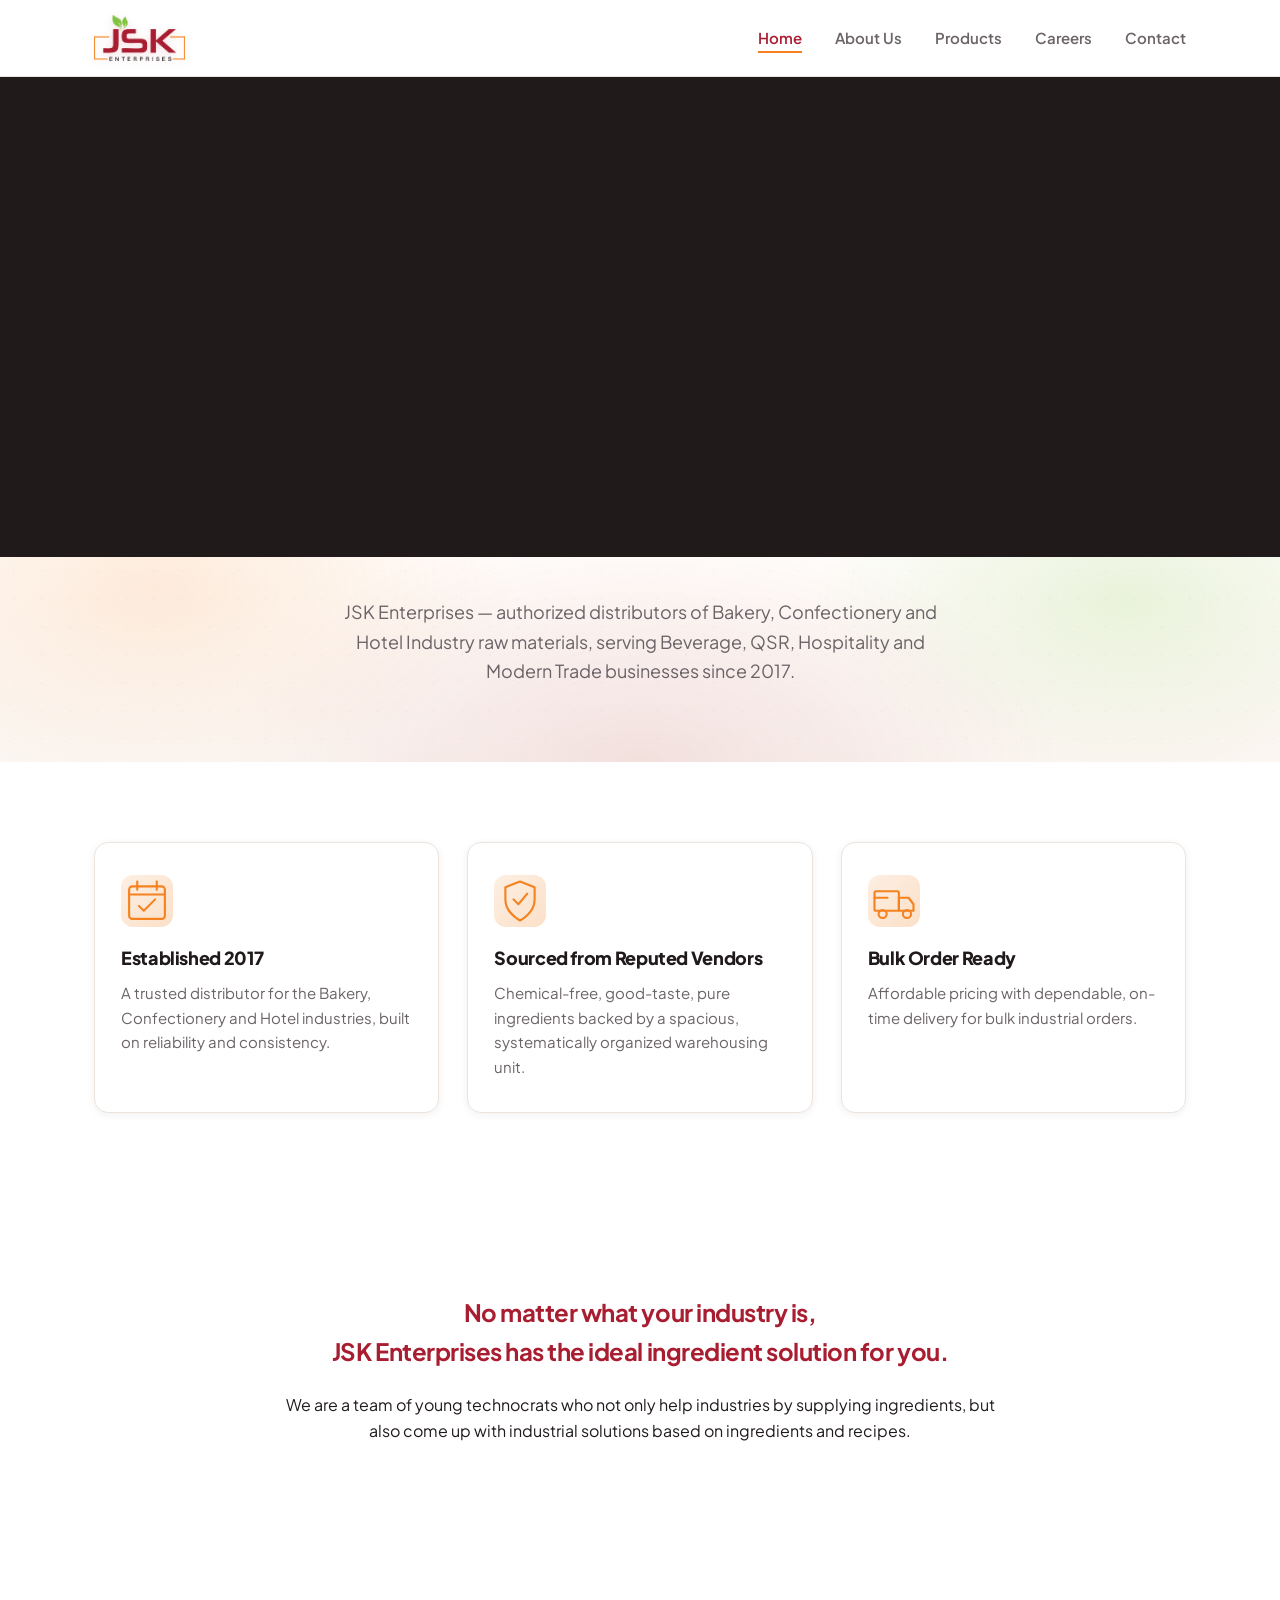
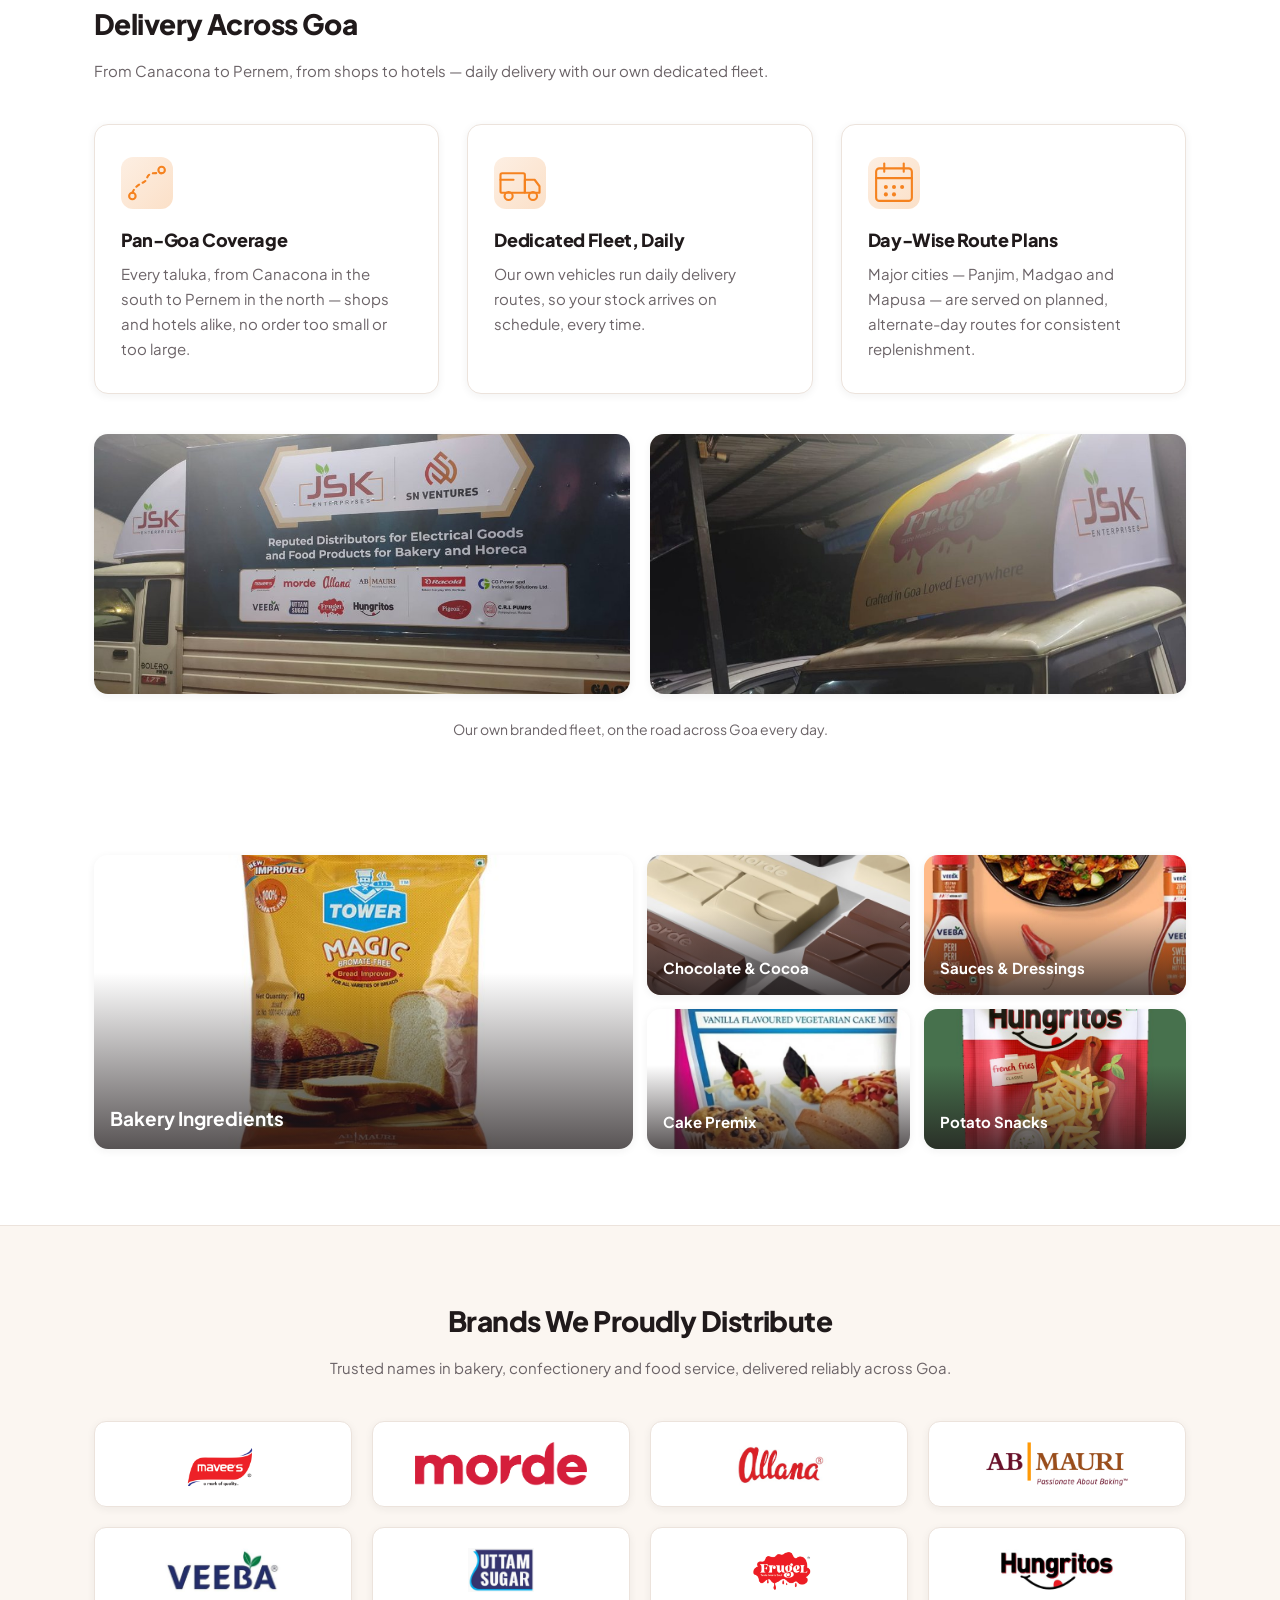
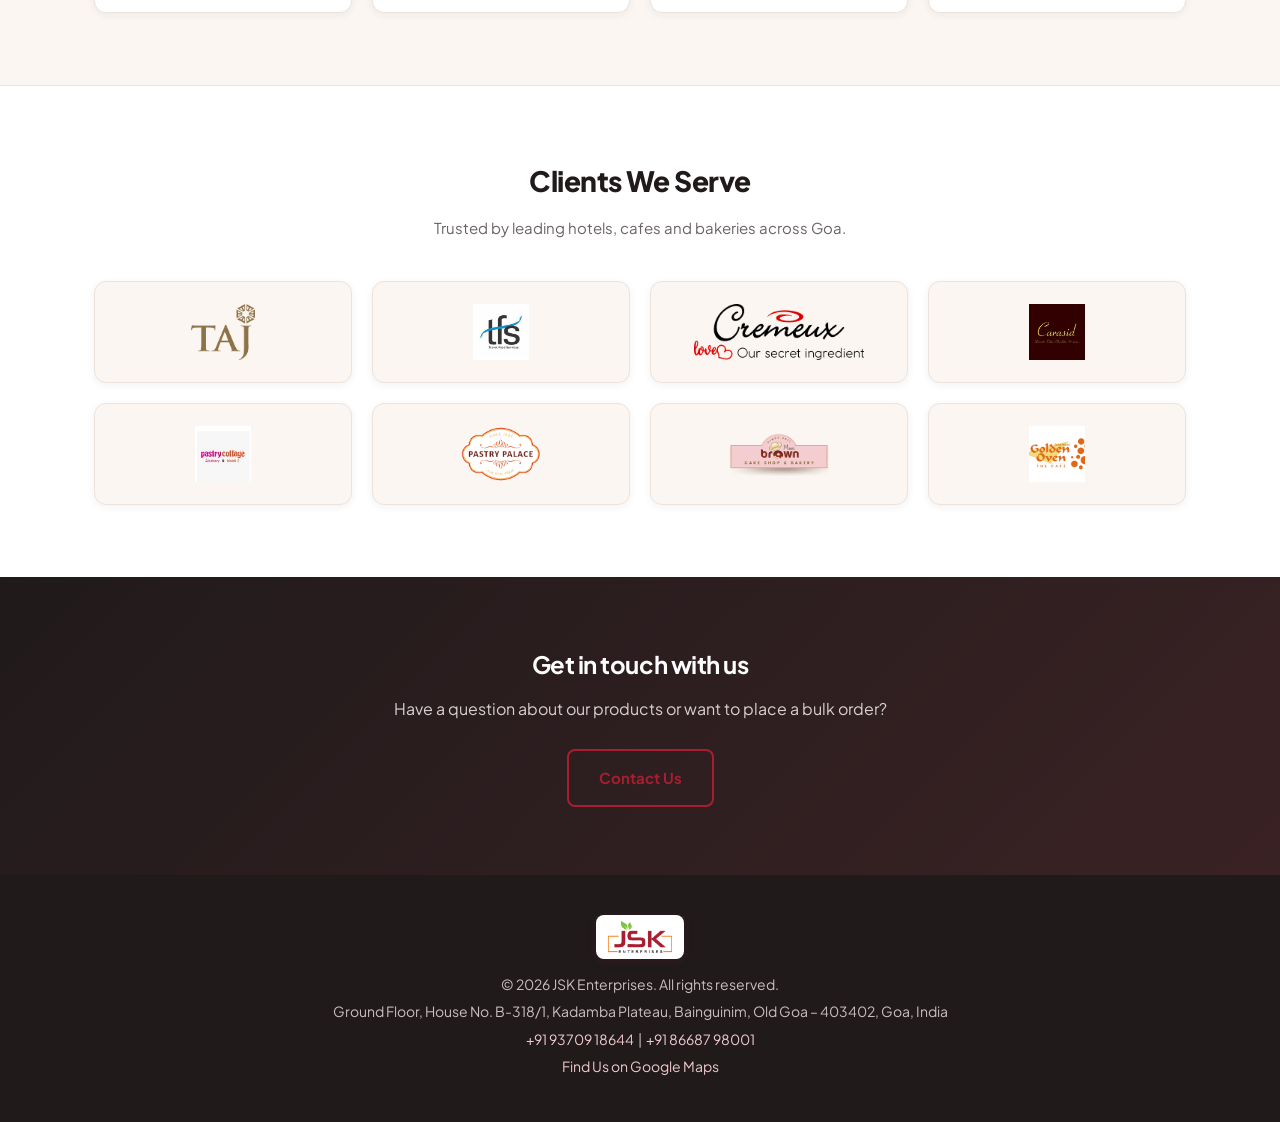
==== index.html @ 550adffb "Add delivery/logistics details and real fleet photos site-wide - Add a "Delivery Across Goa" section" ====
<!DOCTYPE html>
<html lang="en">
<head>
<meta charset="UTF-8">
<meta name="viewport" content="width=device-width, initial-scale=1.0">
<title>JSK Enterprises | Bakery &amp; Food Items Distributor in Goa</title>
<meta name="description" content="JSK Enterprises — bakery, chocolate, confectionery, sauce and frozen snack food items distributor in Old Goa, supplying Hotels, Bakeries, QSRs and the Horeca industry across Goa since 2017.">
<meta name="keywords" content="bakery food items distributor Goa, bakery ingredients supplier Goa, chocolate distributor Goa, confectionery distributor Goa, Horeca supplier Goa, food ingredients distributor Old Goa">
<link rel="canonical" href="https://jskfood.com/">
<meta property="og:type" content="website">
<meta property="og:site_name" content="JSK Enterprises">
<meta property="og:title" content="JSK Enterprises | Bakery &amp; Food Items Distributor in Goa">
<meta property="og:description" content="Bakery, chocolate, confectionery, sauce and frozen snack food items distributor in Old Goa, serving Hotels, Bakeries, QSRs and the Horeca industry since 2017.">
<meta property="og:url" content="https://jskfood.com/">
<meta property="og:image" content="https://jskfood.com/assets/brand/jsk-logo-real.png">
<meta property="og:locale" content="en_IN">
<meta name="twitter:card" content="summary">
<link rel="icon" type="image/png" sizes="32x32" href="assets/brand/favicon-32.png">
<link rel="apple-touch-icon" sizes="180x180" href="assets/brand/favicon-180.png">
<link rel="stylesheet" href="css/style.css">
<script type="application/ld+json">
{
  "@context": "https://schema.org",
  "@type": "LocalBusiness",
  "name": "JSK Enterprises",
  "description": "Distributor of bakery, chocolate, confectionery, sauce and frozen snack food items in Goa, supplying Hotels, Bakeries, QSRs and the Horeca industry since 2017.",
  "image": "https://jskfood.com/assets/brand/jsk-logo-real.png",
  "url": "https://jskfood.com/",
  "telephone": "+91-93709-18644",
  "email": "info.jsk01@gmail.com",
  "priceRange": "₹₹",
  "foundingDate": "2017",
  "address": {
    "@type": "PostalAddress",
    "streetAddress": "Ground Floor, House No. B-318/1, Kadamba Plateau, Bainguinim",
    "addressLocality": "Old Goa",
    "postalCode": "403402",
    "addressRegion": "GA",
    "addressCountry": "IN"
  },
  "areaServed": "Goa",
  "sameAs": [
    "https://www.google.com/maps/search/?api=1&query=JSK+Enterprises+Kadamba+Plateau+Bainguinim+Old+Goa+403402"
  ],
  "openingHoursSpecification": {
    "@type": "OpeningHoursSpecification",
    "dayOfWeek": ["Monday","Tuesday","Wednesday","Thursday","Friday","Saturday"],
    "opens": "09:00",
    "closes": "18:00"
  }
}
</script>
</head>
<body>
  <header class="site-header">
    <div class="container header-inner">
      <a href="index.html" class="logo"><img src="assets/brand/jsk-logo-real.png" alt="JSK Enterprises" class="logo-img"></a>
      <nav class="nav">
        <a href="index.html" class="active">Home</a>
        <a href="about.html">About Us</a>
        <a href="products.html">Products</a>
        <a href="careers.html">Careers</a>
        <a href="contact.html">Contact</a>
      </nav>
    </div>
  </header>

  <section class="poster-slider">
    <div class="slide">
      <img src="assets/photos/chocolate.jpg" alt="Chocolate &amp; Cocoa">
      <div class="poster-overlay">
        <span class="hero-eyebrow">Since 2017 &middot; Old Goa</span>
        <h1>The Ideal Ingredient Solution for Your Industry.</h1>
        <a href="products.html" class="btn">Explore Our Products</a>
      </div>
      <span class="slide-caption">Chocolate &amp; Cocoa &middot; via Morde</span>
    </div>
    <div class="slide">
      <img src="assets/photos/bakery.jpg" alt="Bakery Ingredients">
      <div class="poster-overlay">
        <span class="hero-eyebrow">Since 2017 &middot; Old Goa</span>
        <h1>Bread Improvers Bakers Trust, Batch After Batch.</h1>
        <a href="products.html" class="btn">Explore Our Products</a>
      </div>
      <span class="slide-caption">Bakery Ingredients &middot; via AB Mauri</span>
    </div>
    <div class="slide">
      <img src="assets/photos/cake.jpg" alt="Whipping Cream &amp; Cake">
      <div class="poster-overlay">
        <span class="hero-eyebrow">Since 2017 &middot; Old Goa</span>
        <h1>Whip Up Perfection, Every Single Time.</h1>
        <a href="products.html" class="btn">Explore Our Products</a>
      </div>
      <span class="slide-caption">Whipping Cream &amp; Cake &middot; via Mavee's</span>
    </div>
    <div class="slide">
      <img src="assets/photos/syrup.jpg" alt="Dessert &amp; Glazes">
      <div class="poster-overlay">
        <span class="hero-eyebrow">Since 2017 &middot; Old Goa</span>
        <h1>The Finishing Touch Your Cakes Deserve.</h1>
        <a href="products.html" class="btn">Explore Our Products</a>
      </div>
      <span class="slide-caption">Dessert &amp; Glazes &middot; via Frugel</span>
    </div>
    <div class="slide">
      <img src="assets/photos/sauce.jpg" alt="Sauces &amp; Dressings">
      <div class="poster-overlay">
        <span class="hero-eyebrow">Since 2017 &middot; Old Goa</span>
        <h1>Flavour That Keeps Customers Coming Back.</h1>
        <a href="products.html" class="btn">Explore Our Products</a>
      </div>
      <span class="slide-caption">Sauces &amp; Dressings &middot; via Veeba</span>
    </div>
    <div class="slide">
      <img src="assets/photos/premix.jpg" alt="Cake Premix">
      <div class="poster-overlay">
        <span class="hero-eyebrow">Since 2017 &middot; Old Goa</span>
        <h1>Consistent Bakes, Every Single Batch.</h1>
        <a href="products.html" class="btn">Explore Our Products</a>
      </div>
      <span class="slide-caption">Cake Premix &middot; via Pristine</span>
    </div>
    <div class="slide">
      <img src="assets/photos/fries.jpg" alt="Frozen Potato Snacks">
      <div class="poster-overlay">
        <span class="hero-eyebrow">Since 2017 &middot; Old Goa</span>
        <h1>Crispy, Golden &amp; Ready to Serve.</h1>
        <a href="products.html" class="btn">Explore Our Products</a>
      </div>
      <span class="slide-caption">Frozen Potato Snacks &middot; via Hungritos</span>
    </div>
    <div class="slide">
      <img src="assets/photos/sugar.jpg" alt="Sugar">
      <div class="poster-overlay">
        <span class="hero-eyebrow">Since 2017 &middot; Old Goa</span>
        <h1>The Sweet Foundation of Every Recipe.</h1>
        <a href="products.html" class="btn">Explore Our Products</a>
      </div>
      <span class="slide-caption">Sugar &middot; via Uttam Sugar</span>
    </div>
  </section>

  <section class="hero">
    <div class="container hero-inner">
      <p>JSK Enterprises — authorized distributors of Bakery, Confectionery and Hotel Industry raw materials, serving Beverage, QSR, Hospitality and Modern Trade businesses since 2017.</p>
    </div>
  </section>

  <section class="features">
    <div class="container features-grid">
      <div class="feature">
        <div class="feature-icon"><img src="assets/icons/established.svg" alt=""></div>
        <h3>Established 2017</h3>
        <p>A trusted distributor for the Bakery, Confectionery and Hotel industries, built on reliability and consistency.</p>
      </div>
      <div class="feature">
        <div class="feature-icon"><img src="assets/icons/quality.svg" alt=""></div>
        <h3>Sourced from Reputed Vendors</h3>
        <p>Chemical-free, good-taste, pure ingredients backed by a spacious, systematically organized warehousing unit.</p>
      </div>
      <div class="feature">
        <div class="feature-icon"><img src="assets/icons/delivery.svg" alt=""></div>
        <h3>Bulk Order Ready</h3>
        <p>Affordable pricing with dependable, on-time delivery for bulk industrial orders.</p>
      </div>
    </div>
  </section>

  <section class="content">
    <div class="container narrow" style="text-align:center;">
      <h2>No matter what your industry is,<br>JSK Enterprises has the ideal ingredient solution for you.</h2>
      <p>We are a team of young technocrats who not only help industries by supplying ingredients, but also come up with industrial solutions based on ingredients and recipes.</p>
    </div>
  </section>

  <section class="features">
    <div class="container">
      <h2 class="brands-heading">Delivery Across Goa</h2>
      <p class="brands-sub">From Canacona to Pernem, from shops to hotels — daily delivery with our own dedicated fleet.</p>
      <div class="features-grid" style="margin-top:36px;">
        <div class="feature">
          <div class="feature-icon"><img src="assets/icons/route.svg" alt=""></div>
          <h3>Pan-Goa Coverage</h3>
          <p>Every taluka, from Canacona in the south to Pernem in the north — shops and hotels alike, no order too small or too large.</p>
        </div>
        <div class="feature">
          <div class="feature-icon"><img src="assets/icons/delivery.svg" alt=""></div>
          <h3>Dedicated Fleet, Daily</h3>
          <p>Our own vehicles run daily delivery routes, so your stock arrives on schedule, every time.</p>
        </div>
        <div class="feature">
          <div class="feature-icon"><img src="assets/icons/schedule.svg" alt=""></div>
          <h3>Day-Wise Route Plans</h3>
          <p>Major cities — Panjim, Madgao and Mapusa — are served on planned, alternate-day routes for consistent replenishment.</p>
        </div>
      </div>
      <div class="fleet-gallery">
        <div class="fleet-photo">
          <img src="assets/fleet/vehicle-side-crop.jpg" alt="JSK Enterprises branded delivery vehicle">
        </div>
        <div class="fleet-photo">
          <img src="assets/fleet/vehicle-roof-crop.jpg" alt="JSK Enterprises delivery vehicle roof signage">
        </div>
      </div>
      <p class="fleet-caption">Our own branded fleet, on the road across Goa every day.</p>
    </div>
  </section>

  <section class="showcase">
    <div class="container">
      <div class="showcase-grid">
        <a href="products.html" class="showcase-tile large">
          <img src="assets/photos/bakery.jpg" alt="Bakery ingredients">
          <span class="showcase-label">Bakery Ingredients</span>
        </a>
        <a href="products.html" class="showcase-tile">
          <img src="assets/photos/chocolate.jpg" alt="Chocolate & cocoa">
          <span class="showcase-label">Chocolate &amp; Cocoa</span>
        </a>
        <a href="products.html" class="showcase-tile">
          <img src="assets/photos/sauce.jpg" alt="Sauces & dressings">
          <span class="showcase-label">Sauces &amp; Dressings</span>
        </a>
        <a href="products.html" class="showcase-tile">
          <img src="assets/photos/premix.jpg" alt="Cake premix">
          <span class="showcase-label">Cake Premix</span>
        </a>
        <a href="products.html" class="showcase-tile">
          <img src="assets/photos/fries.jpg" alt="Frozen potato snacks">
          <span class="showcase-label">Potato Snacks</span>
        </a>
      </div>
    </div>
  </section>

  <section class="brands">
    <div class="container">
      <h2 class="brands-heading">Brands We Proudly Distribute</h2>
      <p class="brands-sub">Trusted names in bakery, confectionery and food service, delivered reliably across Goa.</p>
      <div class="brands-grid">
        <div class="brand-tile"><img src="assets/brands/mavees.png" alt="Mavee's"></div>
        <div class="brand-tile"><img src="assets/brands/morde.png" alt="Morde"></div>
        <div class="brand-tile"><img src="assets/brands/allana.png" alt="Allana"></div>
        <div class="brand-tile"><img src="assets/brands/ab-mauri.png" alt="AB Mauri"></div>
        <div class="brand-tile"><img src="assets/brands/veeba.png" alt="Veeba"></div>
        <div class="brand-tile"><img src="assets/brands/uttam-sugar.png" alt="Uttam Sugar"></div>
        <div class="brand-tile"><img src="assets/brands/frugel.png" alt="Frugel"></div>
        <div class="brand-tile"><img src="assets/brands/hungritos.png" alt="Hungritos"></div>
      </div>
    </div>
  </section>

  <section class="clients">
    <div class="container">
      <h2 class="brands-heading">Clients We Serve</h2>
      <p class="brands-sub">Trusted by leading hotels, cafes and bakeries across Goa.</p>
      <div class="clients-grid">
        <div class="client-tile"><img src="assets/clients/taj.png" alt="Taj Hotels"></div>
        <div class="client-tile"><img src="assets/clients/tfs.png" alt="TFS - Travel Food Services"></div>
        <div class="client-tile"><img src="assets/clients/cremeux.png" alt="Cremeux"></div>
        <div class="client-tile"><img src="assets/clients/carasid.png" alt="Carasid"></div>
        <div class="client-tile"><img src="assets/clients/pastry-cottage.png" alt="Pastry Cottage"></div>
        <div class="client-tile"><img src="assets/clients/montana.png" alt="Montana / Pastry Palace"></div>
        <div class="client-tile"><img src="assets/clients/marc-brown.png" alt="Marc Brown Cake Shop & Bakery"></div>
        <div class="client-tile"><img src="assets/clients/golden-oven.jpg" alt="Golden Oven - The Café"></div>
      </div>
    </div>
  </section>

  <section class="cta">
    <div class="container">
      <h2>Get in touch with us</h2>
      <p>Have a question about our products or want to place a bulk order?</p>
      <a href="contact.html" class="btn btn-outline">Contact Us</a>
    </div>
  </section>

  <footer class="site-footer">
    <div class="container footer-inner">
      <img src="assets/brand/jsk-logo-real.png" alt="JSK Enterprises" class="logo-img">
      <p>&copy; <span id="year"></span> JSK Enterprises. All rights reserved.</p>
      <p>Ground Floor, House No. B-318/1, Kadamba Plateau, Bainguinim, Old Goa – 403402, Goa, India</p>
      <p><a href="tel:+919370918644">+91 93709 18644</a> &nbsp;|&nbsp; <a href="tel:+918668798001">+91 86687 98001</a></p>
      <p><a href="https://www.google.com/maps/search/?api=1&amp;query=JSK+Enterprises+Kadamba+Plateau+Bainguinim+Old+Goa+403402" target="_blank" rel="noopener">Find Us on Google Maps</a></p>
    </div>
  </footer>

  <script>document.getElementById('year').textContent = new Date().getFullYear();</script>
</body>
</html>
---- css/style.css ----
@import url('https://fonts.googleapis.com/css2?family=Plus+Jakarta+Sans:wght@400;500;600;700;800&display=swap');

:root {
  --brand: #A91D31;
  --brand-dark: #7E1626;
  --brand-light: #C22A3F;
  --accent: #F5821F;
  --leaf: #80C341;
  --ink: #201A1B;
  --muted: #6b6367;
  --bg: #ffffff;
  --bg-alt: #FBF6F1;
  --border: #ECE3DC;
  --shadow-sm: 0 2px 8px rgba(32, 26, 27, 0.06);
  --shadow-md: 0 8px 24px rgba(32, 26, 27, 0.10);
  --shadow-lg: 0 16px 40px rgba(169, 29, 49, 0.16);
}

* { box-sizing: border-box; }

body {
  margin: 0;
  font-family: 'Plus Jakarta Sans', -apple-system, BlinkMacSystemFont, "Segoe UI", Roboto, Helvetica, Arial, sans-serif;
  color: var(--ink);
  background: var(--bg);
  line-height: 1.65;
}

h1, h2, h3 {
  font-family: 'Plus Jakarta Sans', sans-serif;
  font-weight: 800;
  letter-spacing: -0.02em;
}

.container {
  max-width: 1140px;
  margin: 0 auto;
  padding: 0 24px;
}

.narrow { max-width: 760px; }

a { color: var(--brand); text-decoration: none; }

/* Header */
.site-header {
  border-bottom: 1px solid var(--border);
  position: sticky;
  top: 0;
  background: rgba(255,255,255,0.92);
  backdrop-filter: blur(8px);
  z-index: 10;
}

.header-inner {
  display: flex;
  align-items: center;
  justify-content: space-between;
  height: 76px;
}

.logo {
  display: flex;
  align-items: center;
  height: 100%;
}

.logo-img {
  height: 46px;
  width: auto;
  display: block;
  filter: drop-shadow(0 2px 4px rgba(169,29,49,0.15));
  transition: transform 0.2s ease;
}

.logo:hover .logo-img { transform: scale(1.03); }

.nav a {
  margin-left: 30px;
  color: var(--muted);
  font-weight: 600;
  font-size: 15px;
  position: relative;
  padding-bottom: 4px;
}

.nav a::after {
  content: '';
  position: absolute;
  left: 0; right: 0; bottom: -2px;
  height: 2px;
  background: var(--accent);
  transform: scaleX(0);
  transition: transform 0.2s ease;
}

.nav a:hover, .nav a.active { color: var(--brand); }
.nav a:hover::after, .nav a.active::after { transform: scaleX(1); }

/* Poster Slider */
.poster-slider {
  position: relative;
  width: 100%;
  height: 480px;
  overflow: hidden;
  background: var(--ink);
}

.poster-slider .slide {
  position: absolute;
  inset: 0;
  opacity: 0;
  animation: posterFade 40s infinite;
}

.poster-slider .slide:nth-child(1) { animation-delay: -0s; }
.poster-slider .slide:nth-child(2) { animation-delay: -5s; }
.poster-slider .slide:nth-child(3) { animation-delay: -10s; }
.poster-slider .slide:nth-child(4) { animation-delay: -15s; }
.poster-slider .slide:nth-child(5) { animation-delay: -20s; }
.poster-slider .slide:nth-child(6) { animation-delay: -25s; }
.poster-slider .slide:nth-child(7) { animation-delay: -30s; }
.poster-slider .slide:nth-child(8) { animation-delay: -35s; }

@keyframes posterFade {
  0% { opacity: 0; }
  1.5% { opacity: 1; }
  10.5% { opacity: 1; }
  12.5% { opacity: 0; }
  100% { opacity: 0; }
}

.poster-slider .slide img {
  width: 100%;
  height: 100%;
  object-fit: cover;
  display: block;
}

.poster-slider .slide::after {
  content: '';
  position: absolute;
  inset: 0;
  background: linear-gradient(90deg, rgba(32,26,27,0.75) 0%, rgba(32,26,27,0.35) 45%, rgba(32,26,27,0.15) 75%);
}

.slide-caption {
  position: absolute;
  right: 28px;
  bottom: 22px;
  z-index: 2;
  color: #fff;
  font-size: 13px;
  font-weight: 600;
  background: rgba(0,0,0,0.35);
  padding: 6px 14px;
  border-radius: 999px;
  backdrop-filter: blur(4px);
}

.poster-overlay {
  position: absolute;
  inset: 0;
  z-index: 1;
  display: flex;
  flex-direction: column;
  justify-content: center;
  padding: 0 48px;
  max-width: 620px;
}

.poster-overlay .hero-eyebrow {
  align-self: flex-start;
  background: rgba(255,255,255,0.12);
  border-color: rgba(255,255,255,0.3);
  color: #fff;
  backdrop-filter: blur(4px);
}

.poster-overlay h1 {
  font-size: 44px;
  font-weight: 800;
  color: #fff;
  line-height: 1.15;
  margin: 0 0 26px;
  text-shadow: 0 2px 16px rgba(0,0,0,0.4);
}

.poster-overlay .btn { align-self: flex-start; }

/* Hero */
.hero {
  position: relative;
  padding: 40px 0;
  text-align: center;
  overflow: hidden;
  background:
    radial-gradient(600px 320px at 12% 15%, rgba(245,130,31,0.14), transparent 60%),
    radial-gradient(520px 300px at 88% 20%, rgba(128,195,65,0.16), transparent 60%),
    radial-gradient(700px 400px at 50% 100%, rgba(169,29,49,0.10), transparent 60%),
    linear-gradient(180deg, #FFFDFB 0%, var(--bg-alt) 100%);
}

.hero::before {
  content: '';
  position: absolute;
  inset: 0;
  background-image:
    radial-gradient(circle, rgba(169,29,49,0.06) 1.5px, transparent 1.5px);
  background-size: 28px 28px;
  opacity: 0.5;
  pointer-events: none;
}

.hero-inner { position: relative; z-index: 1; }

.hero-eyebrow {
  display: inline-block;
  font-size: 13px;
  font-weight: 700;
  letter-spacing: 1.5px;
  text-transform: uppercase;
  color: var(--brand);
  background: #fff;
  border: 1px solid var(--border);
  border-radius: 999px;
  padding: 7px 18px;
  margin-bottom: 24px;
  box-shadow: var(--shadow-sm);
}

.hero h1 {
  font-size: 48px;
  font-weight: 800;
  margin: 0 0 18px;
  color: var(--ink);
  line-height: 1.15;
}

.hero p {
  font-size: 18px;
  color: var(--muted);
  max-width: 600px;
  margin: 0 auto 36px;
}

.btn {
  display: inline-block;
  background: linear-gradient(135deg, var(--brand-light), var(--brand-dark));
  color: #fff;
  padding: 15px 30px;
  border-radius: 8px;
  font-weight: 700;
  font-family: 'Plus Jakarta Sans', sans-serif;
  font-size: 15px;
  box-shadow: var(--shadow-lg);
  transition: transform 0.2s ease, box-shadow 0.2s ease;
}

.btn:hover { transform: translateY(-2px); box-shadow: 0 20px 44px rgba(169,29,49,0.24); }

.btn-outline {
  background: transparent;
  border: 2px solid var(--brand);
  color: var(--brand);
  box-shadow: none;
}

.btn-outline:hover { background: var(--brand); color: #fff; transform: translateY(-2px); }

/* Features */
.features { padding: 80px 0; }

.features-grid {
  display: grid;
  grid-template-columns: repeat(3, 1fr);
  gap: 28px;
}

.feature {
  background: #fff;
  border: 1px solid var(--border);
  border-radius: 14px;
  padding: 32px 26px;
  box-shadow: var(--shadow-sm);
  transition: transform 0.2s ease, box-shadow 0.2s ease;
}

.feature:hover { transform: translateY(-4px); box-shadow: var(--shadow-md); }

.feature-icon {
  width: 52px;
  height: 52px;
  border-radius: 12px;
  background: linear-gradient(135deg, #FDEFE3, #FBE0C8);
  color: var(--accent);
  display: flex;
  align-items: center;
  justify-content: center;
  margin-bottom: 16px;
}

.feature-icon svg { width: 28px; height: 28px; }

.feature h3 {
  color: var(--ink);
  margin: 0 0 8px;
  font-size: 18px;
}

.feature p { color: var(--muted); margin: 0; font-size: 15px; }

/* CTA */
.cta {
  background: linear-gradient(135deg, var(--ink) 0%, #3a2224 100%);
  color: #fff;
  padding: 68px 0;
  text-align: center;
}

.cta h2 { margin: 0 0 12px; font-weight: 700; }
.cta p { color: #d8cfd0; margin: 0 0 26px; }

/* Page header */
.page-header {
  background:
    radial-gradient(500px 260px at 15% 0%, rgba(245,130,31,0.10), transparent 60%),
    radial-gradient(500px 260px at 85% 100%, rgba(128,195,65,0.10), transparent 60%),
    var(--bg-alt);
  padding: 64px 0;
  border-bottom: 1px solid var(--border);
}

.page-header h1 {
  margin: 0;
  font-weight: 800;
  font-size: 36px;
}

/* Page banner photo */
.page-banner { padding: 40px 0 0; }
.page-banner-grid {
  display: grid;
  grid-template-columns: repeat(3, 1fr);
  gap: 16px;
}
.page-banner-grid img {
  width: 100%;
  height: 220px;
  object-fit: cover;
  border-radius: 14px;
  box-shadow: var(--shadow-sm);
}
@media (max-width: 720px) {
  .page-banner-grid { grid-template-columns: 1fr; }
  .page-banner-grid img { height: 180px; }
}

/* Content */
.content { padding: 60px 0; }

.content h2 { color: var(--brand); margin-top: 40px; font-weight: 700; }

.contact-grid {
  display: grid;
  grid-template-columns: 1fr 1fr;
  gap: 40px;
}

/* Product cards */
.product-grid {
  display: grid;
  grid-template-columns: repeat(3, 1fr);
  gap: 24px;
}

.product-card {
  background: #fff;
  border: 1px solid var(--border);
  border-radius: 16px;
  overflow: hidden;
  box-shadow: var(--shadow-sm);
  transition: transform 0.2s ease, box-shadow 0.2s ease, border-color 0.2s ease;
}

.product-card:hover {
  transform: translateY(-6px);
  box-shadow: var(--shadow-md);
  border-color: rgba(169,29,49,0.25);
}

.product-photo {
  aspect-ratio: 4 / 3;
  overflow: hidden;
  background: var(--bg-alt);
}

.product-photo img {
  width: 100%;
  height: 100%;
  object-fit: cover;
  display: block;
  transition: transform 0.35s ease;
}

.product-card:hover .product-photo img { transform: scale(1.06); }

.product-card-body { padding: 20px 20px 22px; }

.product-card h3 {
  color: var(--ink);
  margin: 0 0 8px;
  font-size: 17px;
}

.product-card p {
  color: var(--muted);
  margin: 0 0 14px;
  font-size: 14px;
}

.product-tag {
  display: inline-block;
  font-size: 11px;
  font-weight: 700;
  letter-spacing: 0.4px;
  color: var(--brand);
  background: var(--bg-alt);
  border: 1px solid var(--border);
  border-radius: 999px;
  padding: 4px 12px;
}

/* Showcase */
.showcase { padding: 20px 0 76px; }

.showcase-grid {
  display: grid;
  grid-template-columns: repeat(4, 1fr);
  grid-auto-rows: 140px;
  gap: 14px;
}

.showcase-tile {
  position: relative;
  display: block;
  border-radius: 14px;
  overflow: hidden;
  grid-column: span 1;
  grid-row: span 1;
  box-shadow: var(--shadow-sm);
}

.showcase-tile.large {
  grid-column: span 2;
  grid-row: span 2;
}

.showcase-tile img {
  width: 100%;
  height: 100%;
  object-fit: cover;
  display: block;
  transition: transform 0.4s ease;
}

.showcase-tile::after {
  content: '';
  position: absolute;
  inset: 0;
  background: linear-gradient(180deg, transparent 40%, rgba(32,26,27,0.75) 100%);
}

.showcase-tile:hover img { transform: scale(1.08); }

.showcase-label {
  position: absolute;
  left: 16px;
  bottom: 14px;
  z-index: 1;
  color: #fff;
  font-weight: 700;
  font-size: 15px;
}

.showcase-tile.large .showcase-label { font-size: 19px; }

/* Brands */
.brands {
  padding: 72px 0;
  border-top: 1px solid var(--border);
  text-align: center;
  background: var(--bg-alt);
}

.brands-heading {
  color: var(--ink);
  margin: 0 0 12px;
  font-size: 28px;
  font-weight: 800;
}

.brands-sub {
  color: var(--muted);
  margin: 0 0 40px;
  font-size: 15px;
}

.brands-grid {
  display: grid;
  grid-template-columns: repeat(4, 1fr);
  gap: 20px;
  align-items: center;
}

.brands-grid .brand-tile {
  background: #fff;
  border: 1px solid var(--border);
  border-radius: 12px;
  padding: 20px 16px;
  display: flex;
  align-items: center;
  justify-content: center;
  box-shadow: var(--shadow-sm);
  transition: transform 0.2s ease, box-shadow 0.2s ease;
}

.brands-grid .brand-tile:hover {
  transform: translateY(-4px);
  box-shadow: var(--shadow-md);
}

.brands-grid img {
  max-width: 100%;
  max-height: 44px;
  width: auto;
  object-fit: contain;
}

/* Fleet gallery */
.fleet-gallery {
  display: grid;
  grid-template-columns: repeat(2, 1fr);
  gap: 20px;
  margin-top: 40px;
}
.fleet-photo img {
  width: 100%;
  height: 260px;
  object-fit: cover;
  border-radius: 14px;
  box-shadow: var(--shadow-sm);
}
.fleet-caption {
  text-align: center;
  color: var(--muted);
  font-size: 14px;
  margin-top: 16px;
}
@media (max-width: 720px) {
  .fleet-gallery { grid-template-columns: 1fr; }
  .fleet-photo img { height: 200px; }
}

/* Clients */
.clients {
  padding: 72px 0;
  border-top: 1px solid var(--border);
  text-align: center;
  background: #fff;
}

.clients-grid {
  display: grid;
  grid-template-columns: repeat(4, 1fr);
  gap: 20px;
  align-items: stretch;
}

.client-tile {
  background: var(--bg-alt);
  border: 1px solid var(--border);
  border-radius: 12px;
  padding: 22px 18px;
  display: flex;
  align-items: center;
  justify-content: center;
  min-height: 90px;
  box-shadow: var(--shadow-sm);
  transition: transform 0.2s ease, box-shadow 0.2s ease;
}

.client-tile:hover {
  transform: translateY(-4px);
  box-shadow: var(--shadow-md);
}

.client-tile img {
  max-width: 100%;
  max-height: 56px;
  width: auto;
  object-fit: contain;
}

.client-tile-text {
  flex-direction: column;
  font-family: 'Plus Jakarta Sans', sans-serif;
  font-weight: 800;
  font-size: 17px;
  color: var(--brand);
  letter-spacing: -0.01em;
}

.client-tile-text span {
  font-weight: 500;
  font-size: 12px;
  color: var(--muted);
  text-transform: uppercase;
  letter-spacing: 1.5px;
  margin-top: 2px;
}

/* Footer */
.site-footer {
  background: var(--ink);
  padding: 40px 0;
  text-align: center;
  color: #c9bfc1;
  font-size: 14px;
}

.footer-inner p { margin: 4px 0; }
.footer-inner a { color: #f0c9cf; }
.site-footer .logo-img {
  height: 44px;
  margin: 0 auto 14px;
  background: #fff;
  padding: 6px 12px;
  border-radius: 8px;
}

@media (max-width: 960px) {
  .product-grid { grid-template-columns: repeat(2, 1fr); }
  .showcase-grid { grid-template-columns: repeat(2, 1fr); grid-auto-rows: 160px; }
  .showcase-tile.large { grid-column: span 2; grid-row: span 1; }
}

@media (max-width: 720px) {
  .hero { padding: 28px 0; }
  .hero h1 { font-size: 32px; }
  .poster-slider { height: 380px; }
  .poster-overlay { padding: 0 24px; }
  .poster-overlay h1 { font-size: 28px; }
  .slide-caption { right: 16px; bottom: 16px; font-size: 12px; }
  .features-grid { grid-template-columns: 1fr; }
  .contact-grid { grid-template-columns: 1fr; }
  .product-grid { grid-template-columns: 1fr; }
  .brands-grid { grid-template-columns: repeat(2, 1fr); }
  .clients-grid { grid-template-columns: repeat(2, 1fr); }
  .nav a { margin-left: 16px; font-size: 14px; }
}
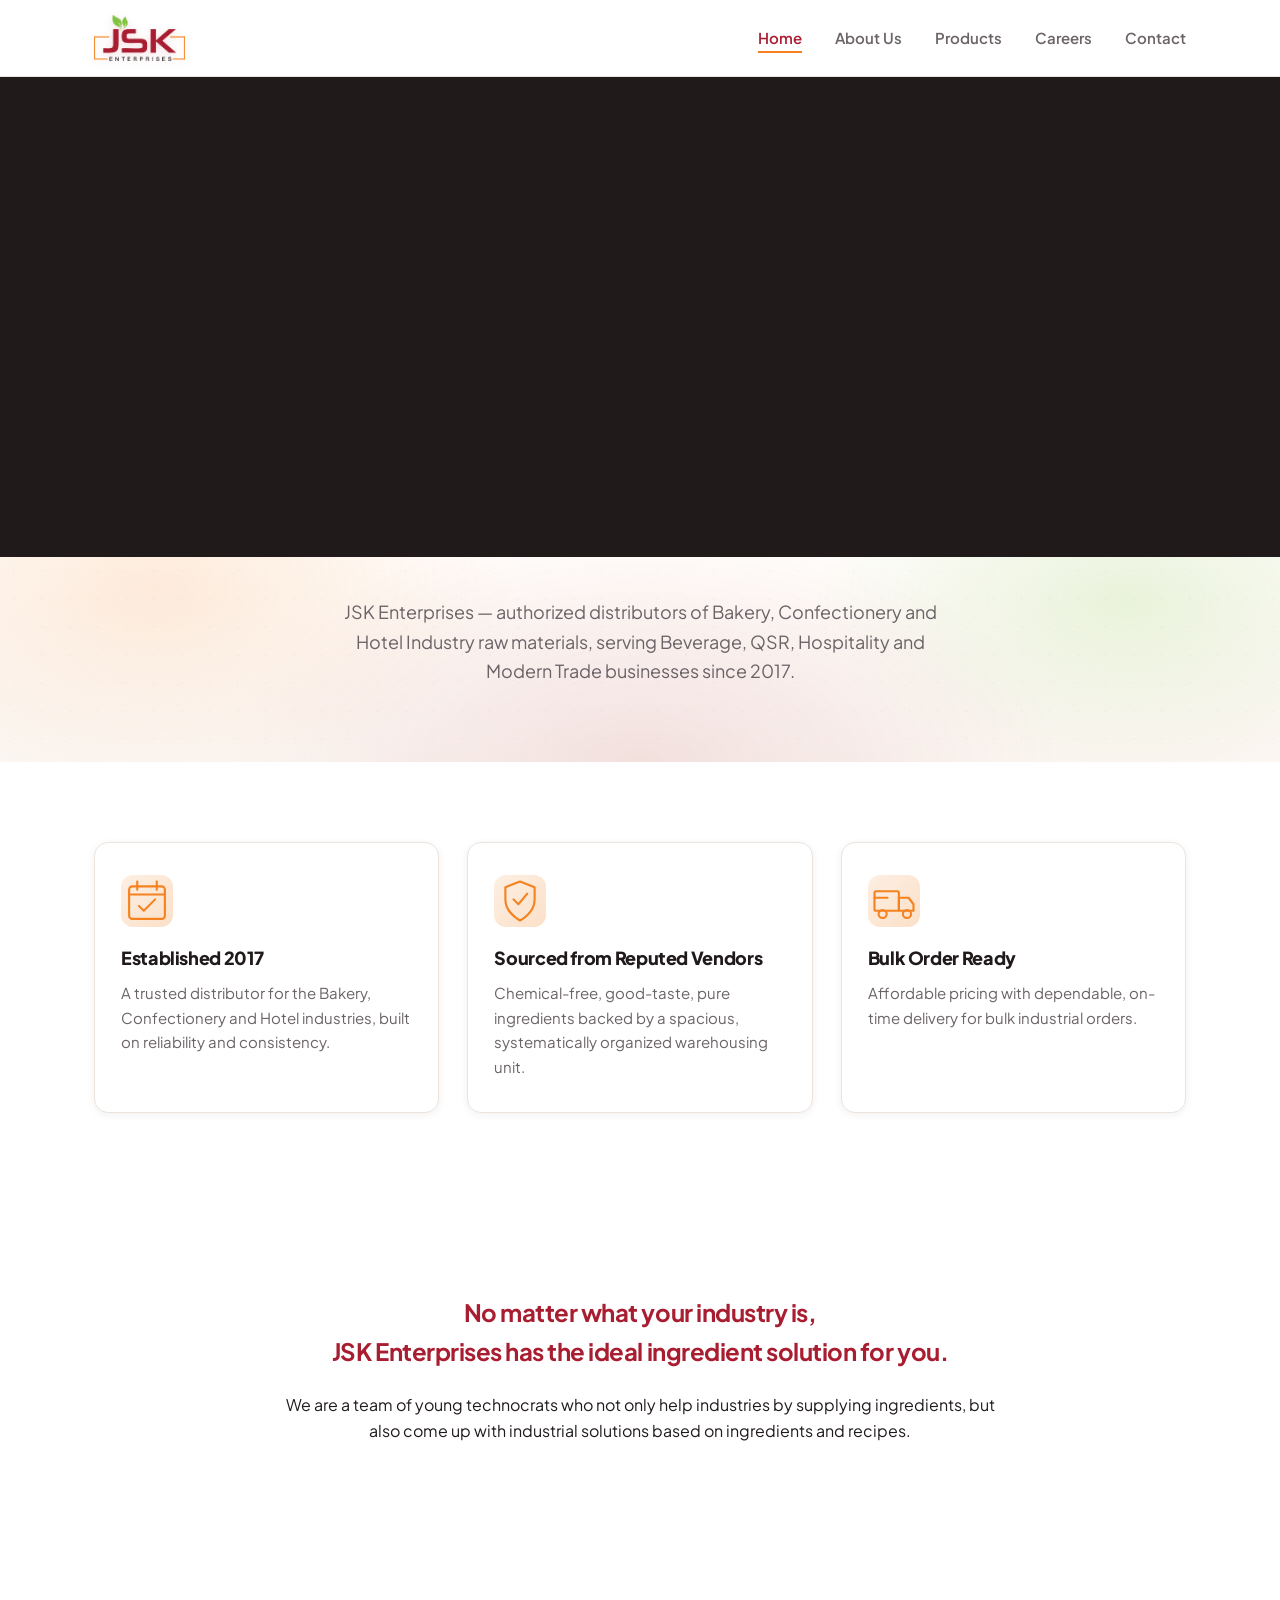
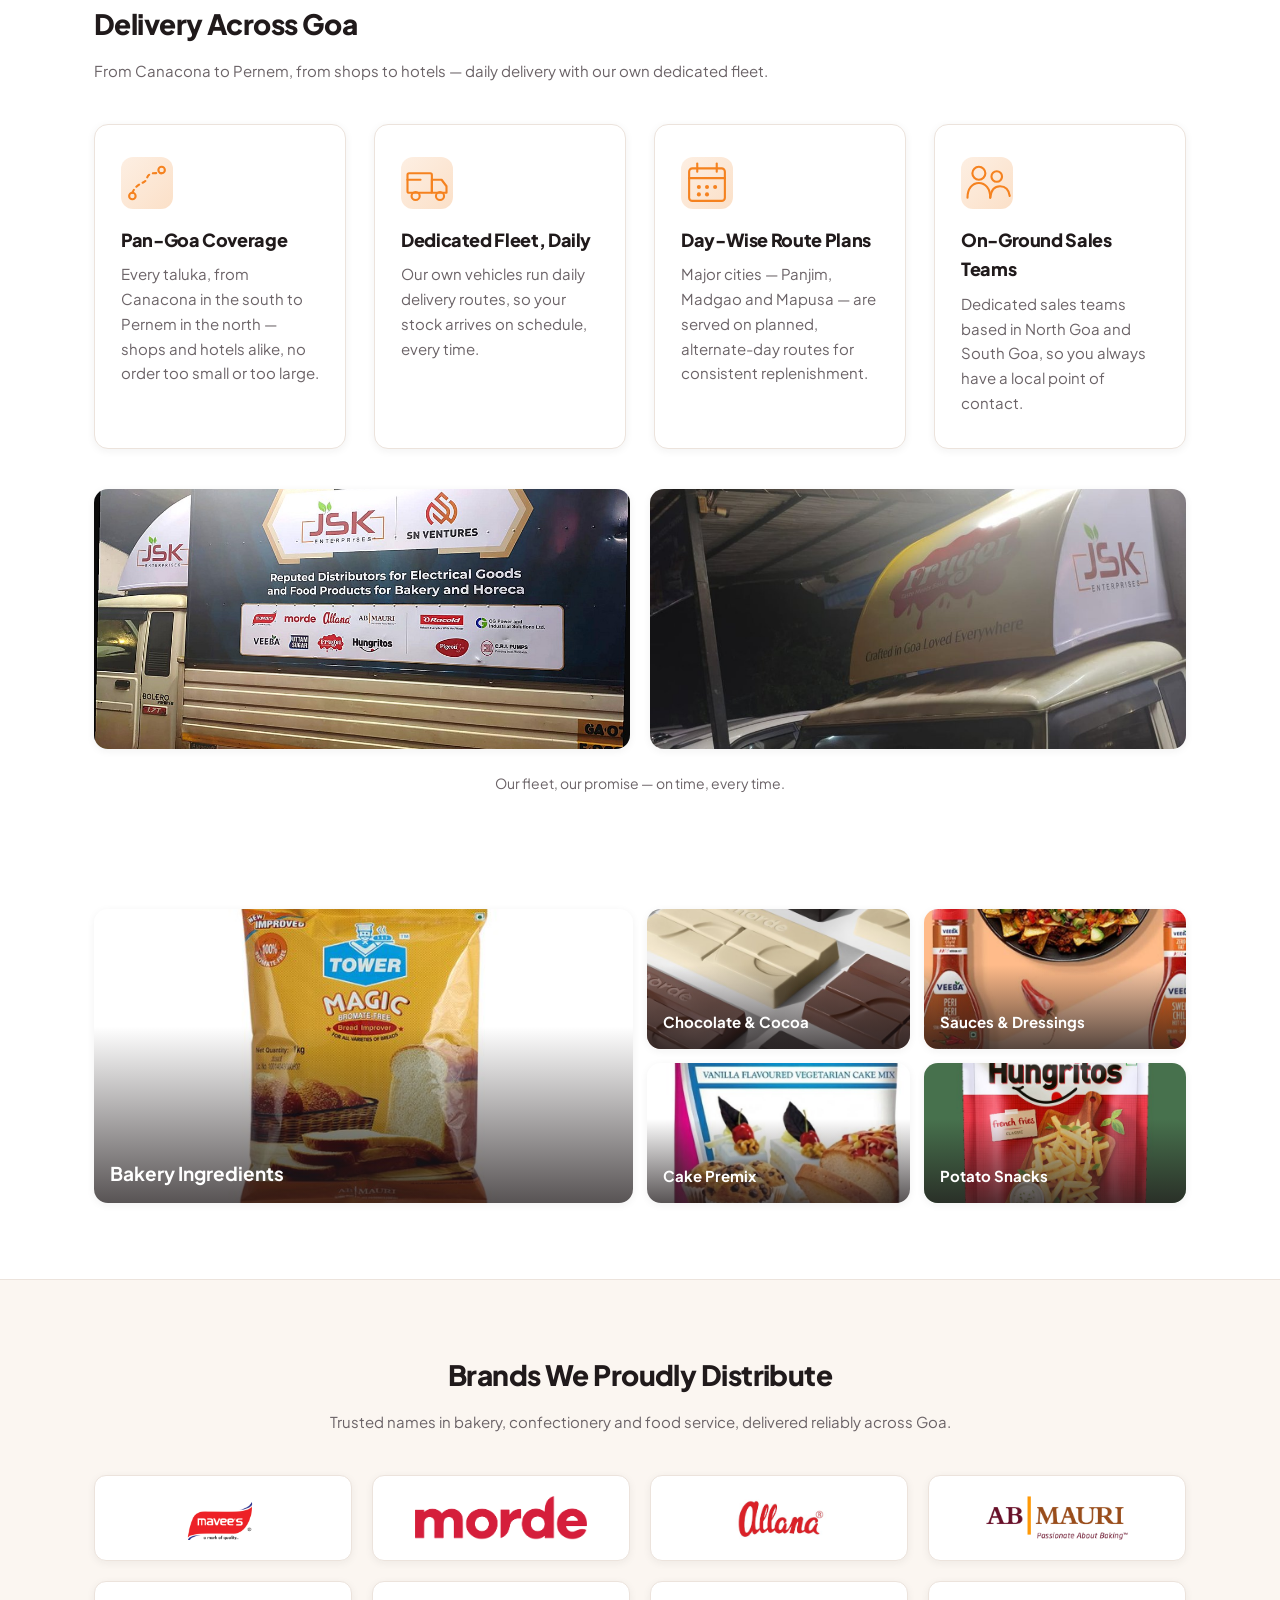
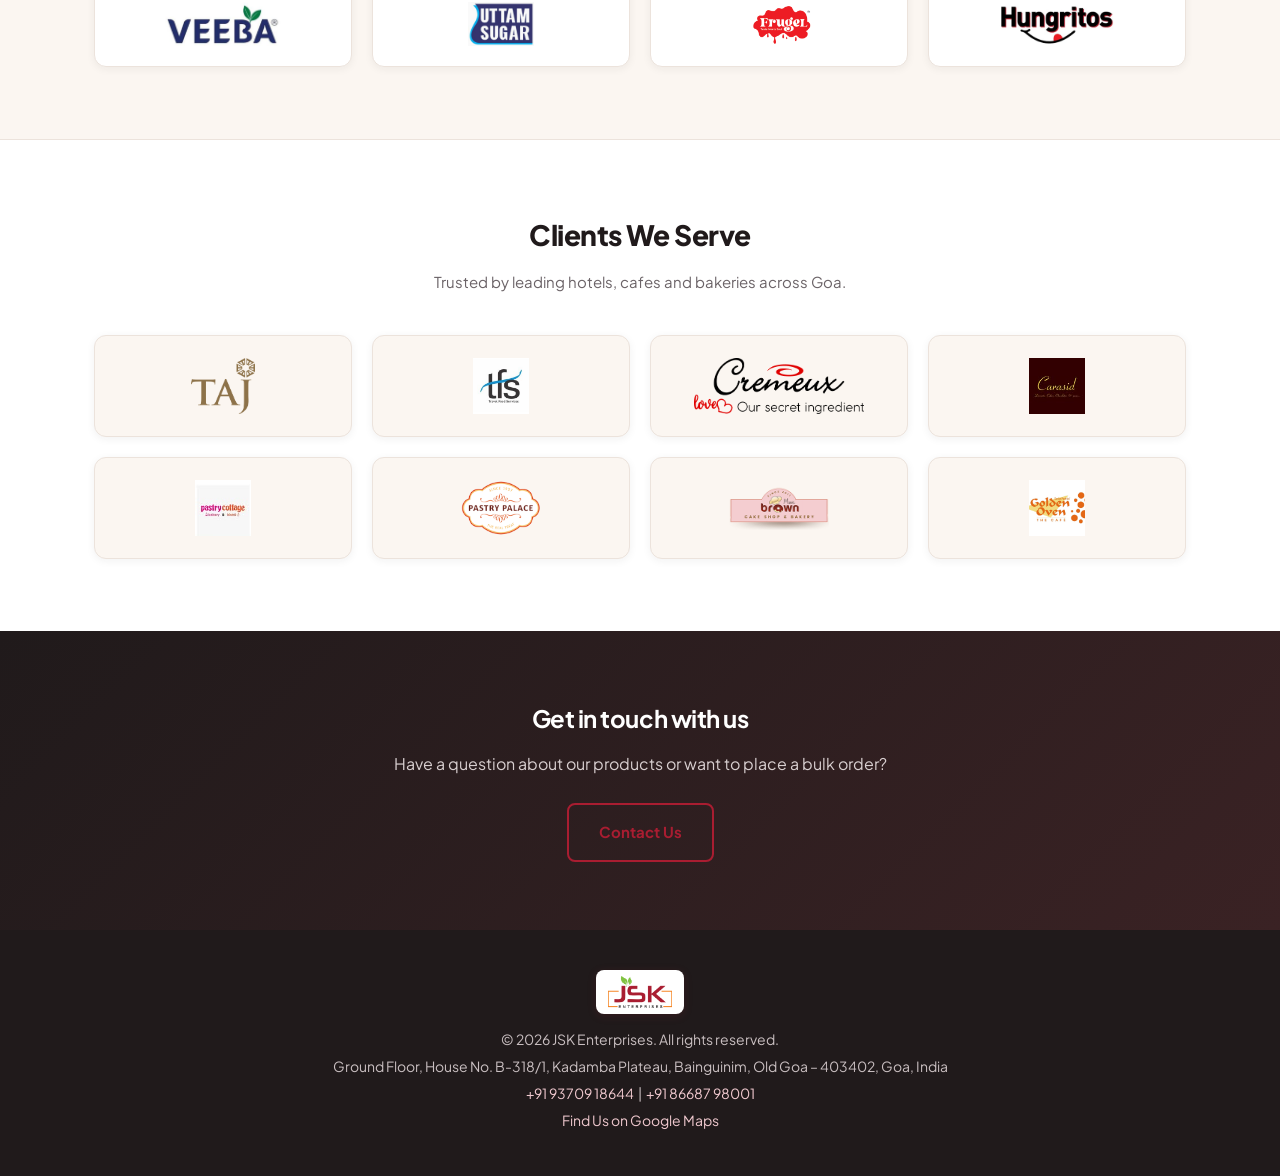
==== commit c192bc09: "Add on-ground sales team details and a color-corrected fleet photo - Add "On-Ground Sales Teams" as " ====
--- a/index.html
+++ b/index.html
@@ -177,7 +177,7 @@
     <div class="container">
       <h2 class="brands-heading">Delivery Across Goa</h2>
       <p class="brands-sub">From Canacona to Pernem, from shops to hotels — daily delivery with our own dedicated fleet.</p>
-      <div class="features-grid" style="margin-top:36px;">
+      <div class="features-grid features-grid-4" style="margin-top:36px;">
         <div class="feature">
           <div class="feature-icon"><img src="assets/icons/route.svg" alt=""></div>
           <h3>Pan-Goa Coverage</h3>
@@ -193,16 +193,21 @@
           <h3>Day-Wise Route Plans</h3>
           <p>Major cities — Panjim, Madgao and Mapusa — are served on planned, alternate-day routes for consistent replenishment.</p>
         </div>
+        <div class="feature">
+          <div class="feature-icon"><img src="assets/icons/team.svg" alt=""></div>
+          <h3>On-Ground Sales Teams</h3>
+          <p>Dedicated sales teams based in North Goa and South Goa, so you always have a local point of contact.</p>
+        </div>
       </div>
       <div class="fleet-gallery">
         <div class="fleet-photo">
-          <img src="assets/fleet/vehicle-side-crop.jpg" alt="JSK Enterprises branded delivery vehicle">
+          <img src="assets/fleet/vehicle-side-edited.jpg" alt="JSK Enterprises branded delivery vehicle">
         </div>
         <div class="fleet-photo">
           <img src="assets/fleet/vehicle-roof-crop.jpg" alt="JSK Enterprises delivery vehicle roof signage">
         </div>
       </div>
-      <p class="fleet-caption">Our own branded fleet, on the road across Goa every day.</p>
+      <p class="fleet-caption">Our fleet, our promise — on time, every time.</p>
     </div>
   </section>
 
--- a/css/style.css
+++ b/css/style.css
@@ -277,6 +277,8 @@
   gap: 28px;
 }
 
+.features-grid-4 { grid-template-columns: repeat(4, 1fr); }
+
 .feature {
   background: #fff;
   border: 1px solid var(--border);
@@ -643,6 +645,7 @@
   .product-grid { grid-template-columns: repeat(2, 1fr); }
   .showcase-grid { grid-template-columns: repeat(2, 1fr); grid-auto-rows: 160px; }
   .showcase-tile.large { grid-column: span 2; grid-row: span 1; }
+  .features-grid-4 { grid-template-columns: repeat(2, 1fr); }
 }
 
 @media (max-width: 720px) {
@@ -653,6 +656,7 @@
   .poster-overlay h1 { font-size: 28px; }
   .slide-caption { right: 16px; bottom: 16px; font-size: 12px; }
   .features-grid { grid-template-columns: 1fr; }
+  .features-grid-4 { grid-template-columns: 1fr; }
   .contact-grid { grid-template-columns: 1fr; }
   .product-grid { grid-template-columns: 1fr; }
   .brands-grid { grid-template-columns: repeat(2, 1fr); }
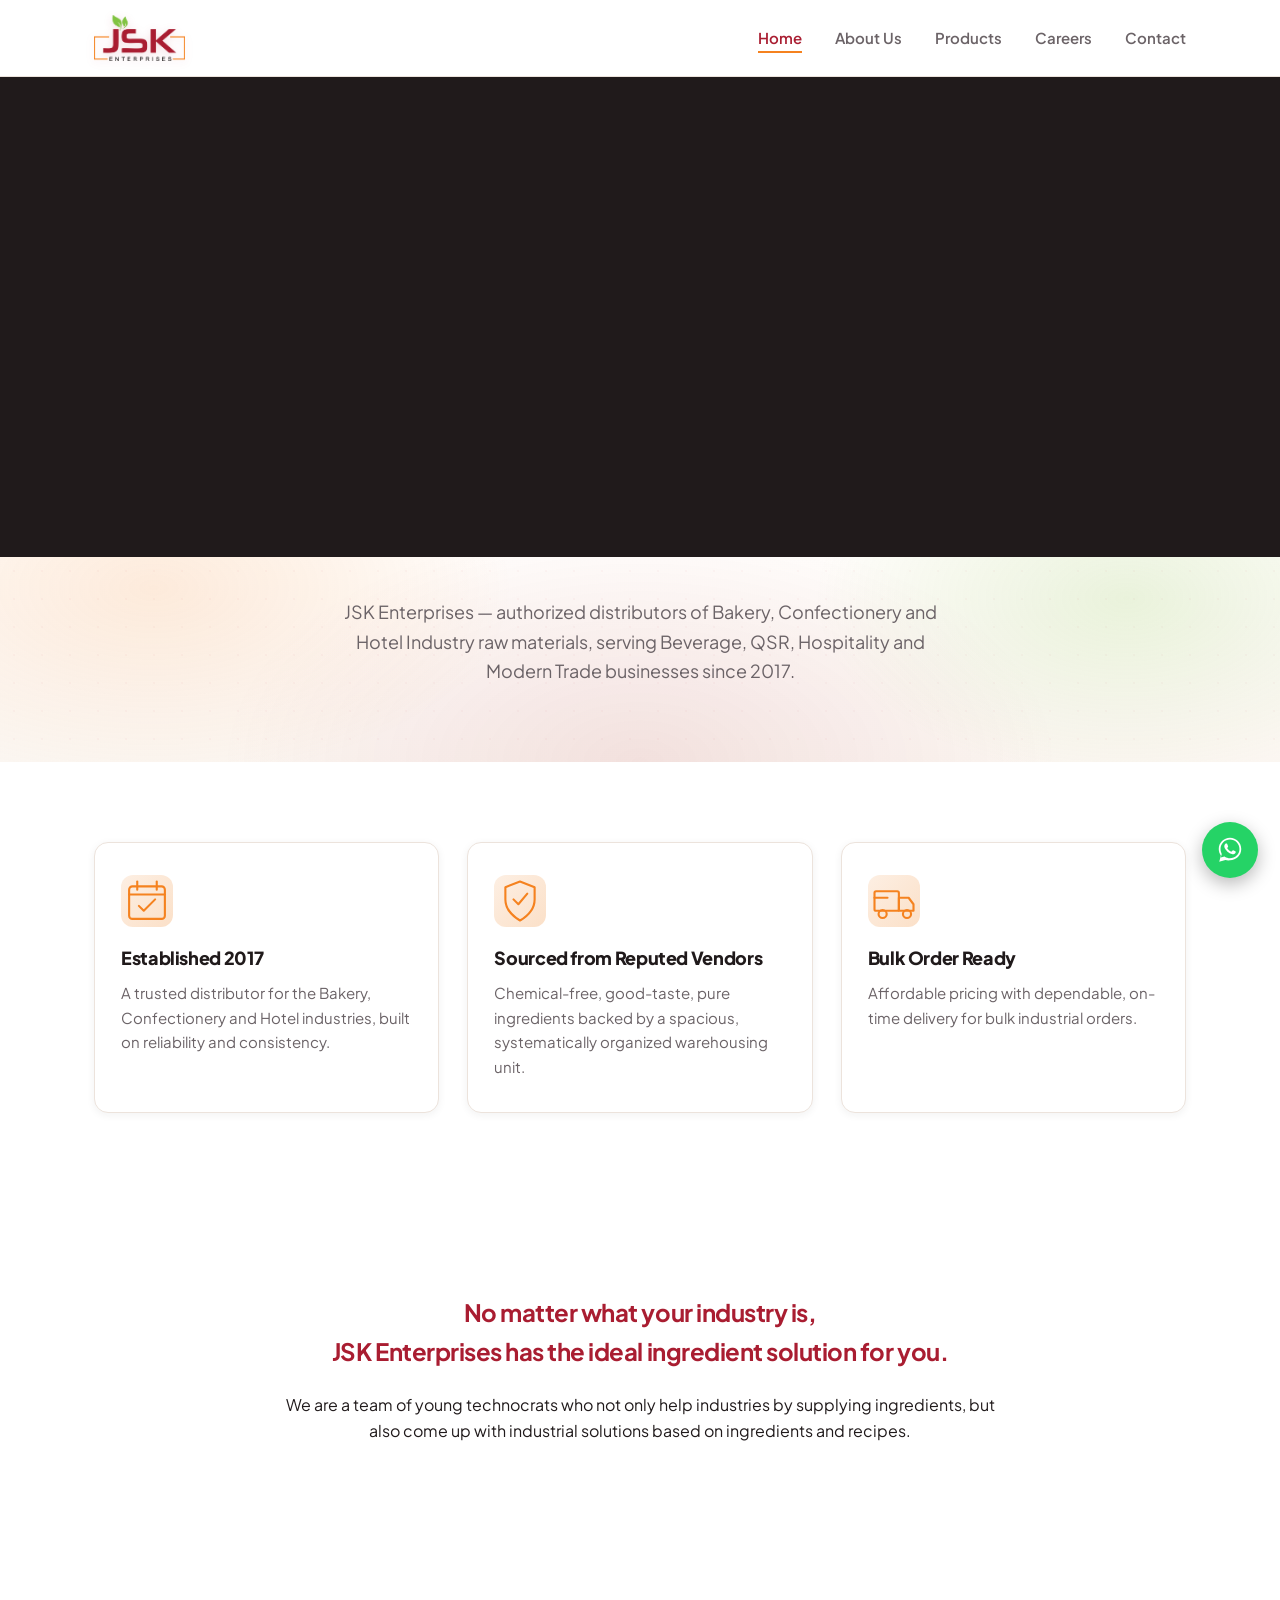
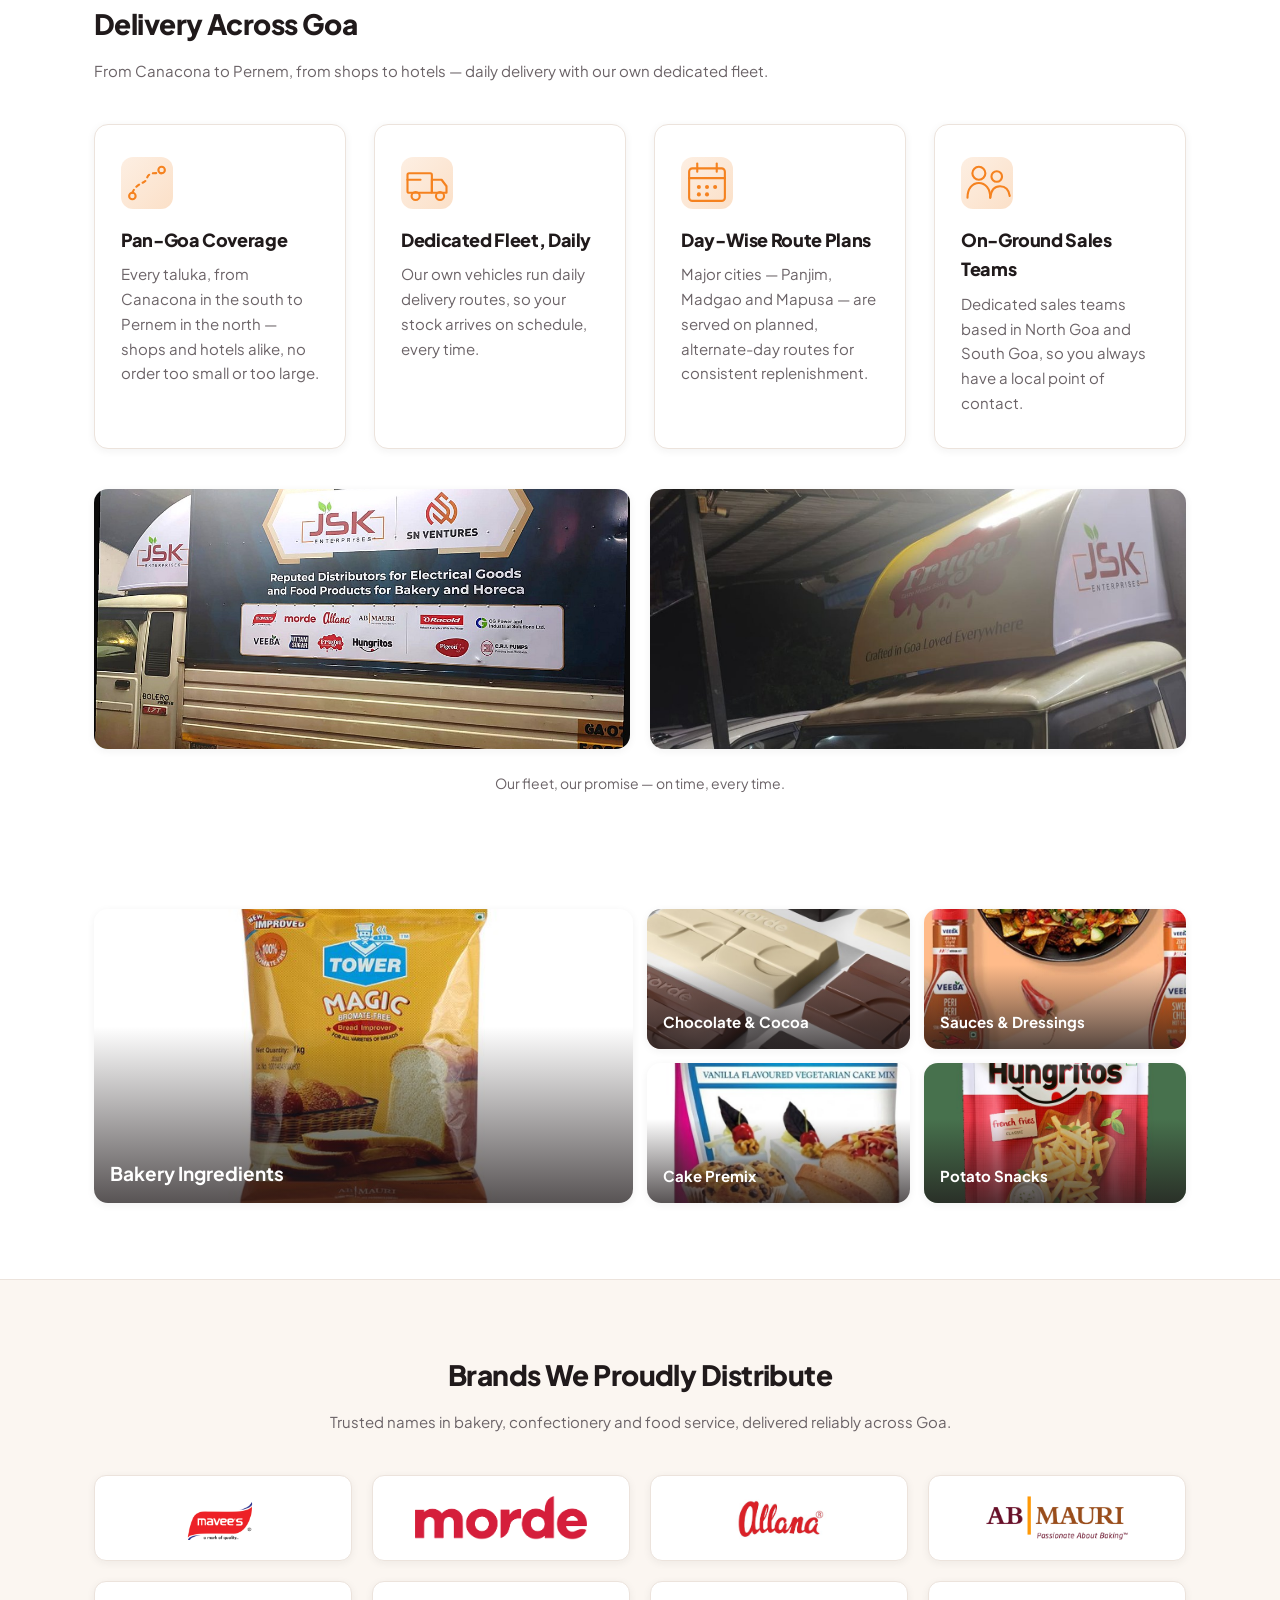
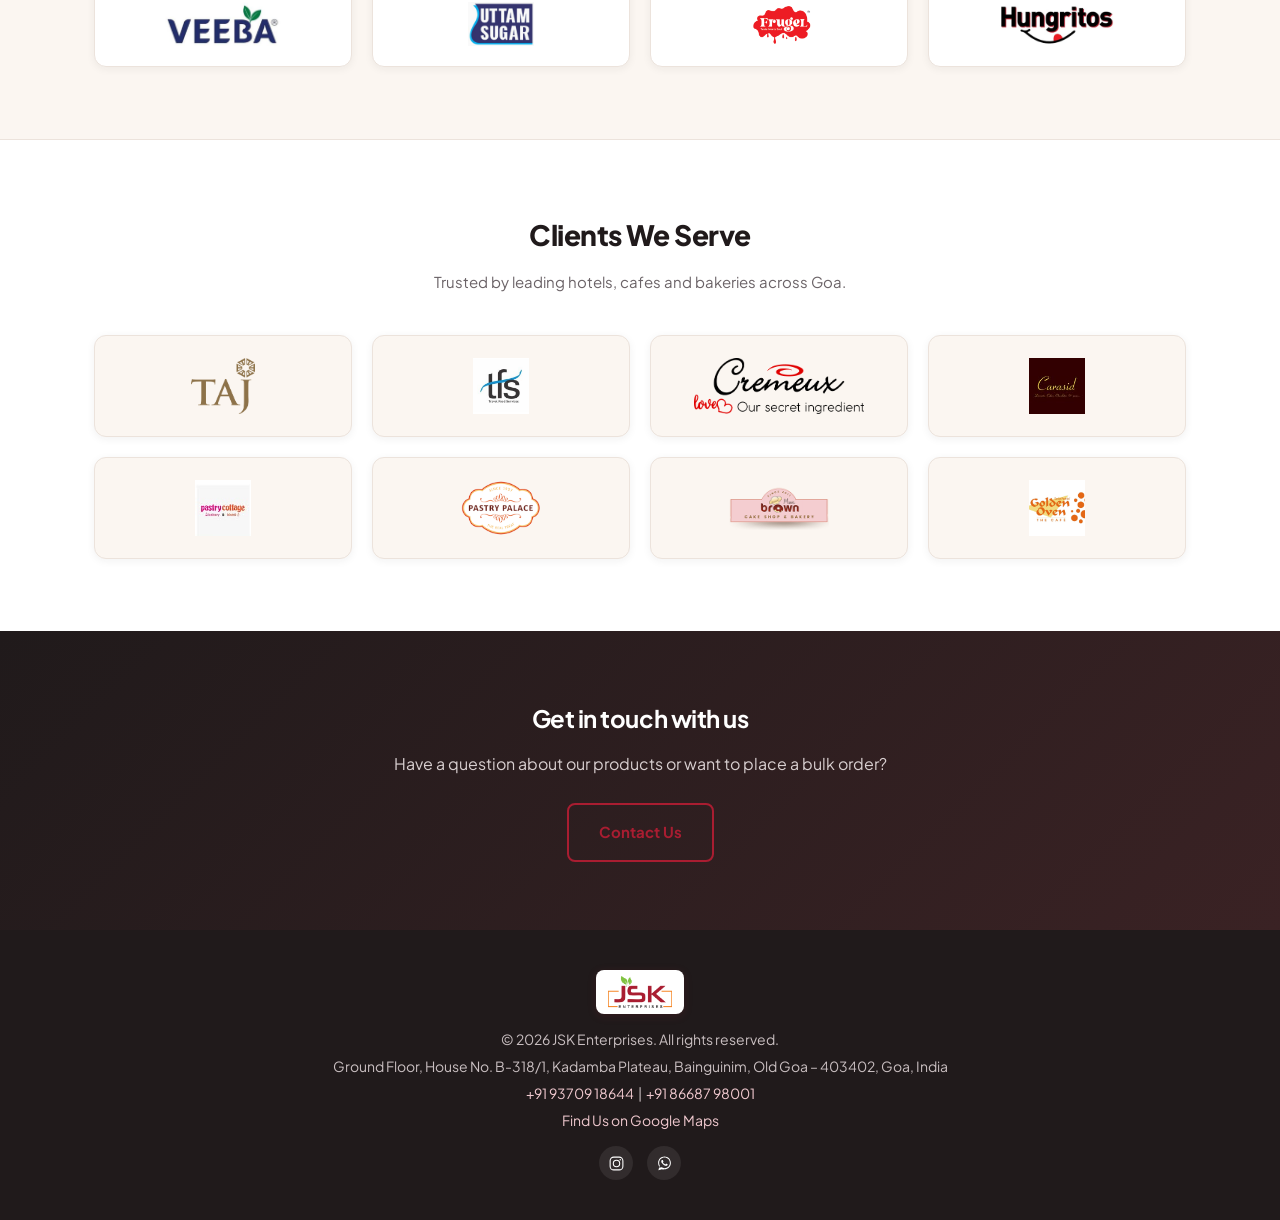
==== commit 0a4704ad: "Add Instagram link and WhatsApp contact across the site - Add a footer social row (Instagram + Whats" ====
--- a/index.html
+++ b/index.html
@@ -287,9 +287,17 @@
       <p>Ground Floor, House No. B-318/1, Kadamba Plateau, Bainguinim, Old Goa – 403402, Goa, India</p>
       <p><a href="tel:+919370918644">+91 93709 18644</a> &nbsp;|&nbsp; <a href="tel:+918668798001">+91 86687 98001</a></p>
       <p><a href="https://www.google.com/maps/search/?api=1&amp;query=JSK+Enterprises+Kadamba+Plateau+Bainguinim+Old+Goa+403402" target="_blank" rel="noopener">Find Us on Google Maps</a></p>
+      <div class="footer-social">
+        <a href="https://www.instagram.com/jsk_enterprises_food/" target="_blank" rel="noopener" aria-label="Follow us on Instagram"><img src="assets/icons/instagram-glyph.svg" alt=""></a>
+        <a href="https://wa.me/919370918644" target="_blank" rel="noopener" aria-label="Chat on WhatsApp"><img src="assets/icons/whatsapp-glyph.svg" alt=""></a>
+      </div>
     </div>
   </footer>
 
   <script>document.getElementById('year').textContent = new Date().getFullYear();</script>
+  <a href="https://wa.me/919370918644" target="_blank" rel="noopener" class="whatsapp-float" aria-label="Chat with us on WhatsApp">
+    <img src="assets/icons/whatsapp-glyph.svg" alt="WhatsApp">
+  </a>
+
 </body>
 </html>
--- a/css/style.css
+++ b/css/style.css
@@ -641,6 +641,45 @@
   border-radius: 8px;
 }
 
+/* Footer social row */
+.footer-social {
+  display: flex;
+  justify-content: center;
+  gap: 14px;
+  margin-top: 14px;
+}
+.footer-social a {
+  display: inline-flex;
+  align-items: center;
+  justify-content: center;
+  width: 34px;
+  height: 34px;
+  border-radius: 50%;
+  background: rgba(255,255,255,0.08);
+  transition: background 0.2s ease, transform 0.2s ease;
+}
+.footer-social a:hover { background: rgba(255,255,255,0.18); transform: translateY(-2px); }
+.footer-social img { width: 17px; height: 17px; }
+
+/* Floating WhatsApp button */
+.whatsapp-float {
+  position: fixed;
+  right: 22px;
+  bottom: 22px;
+  width: 56px;
+  height: 56px;
+  border-radius: 50%;
+  background: #25D366;
+  display: flex;
+  align-items: center;
+  justify-content: center;
+  box-shadow: 0 6px 18px rgba(0,0,0,0.28);
+  z-index: 999;
+  transition: transform 0.2s ease;
+}
+.whatsapp-float:hover { transform: scale(1.08); }
+.whatsapp-float img { width: 30px; height: 30px; }
+
 @media (max-width: 960px) {
   .product-grid { grid-template-columns: repeat(2, 1fr); }
   .showcase-grid { grid-template-columns: repeat(2, 1fr); grid-auto-rows: 160px; }
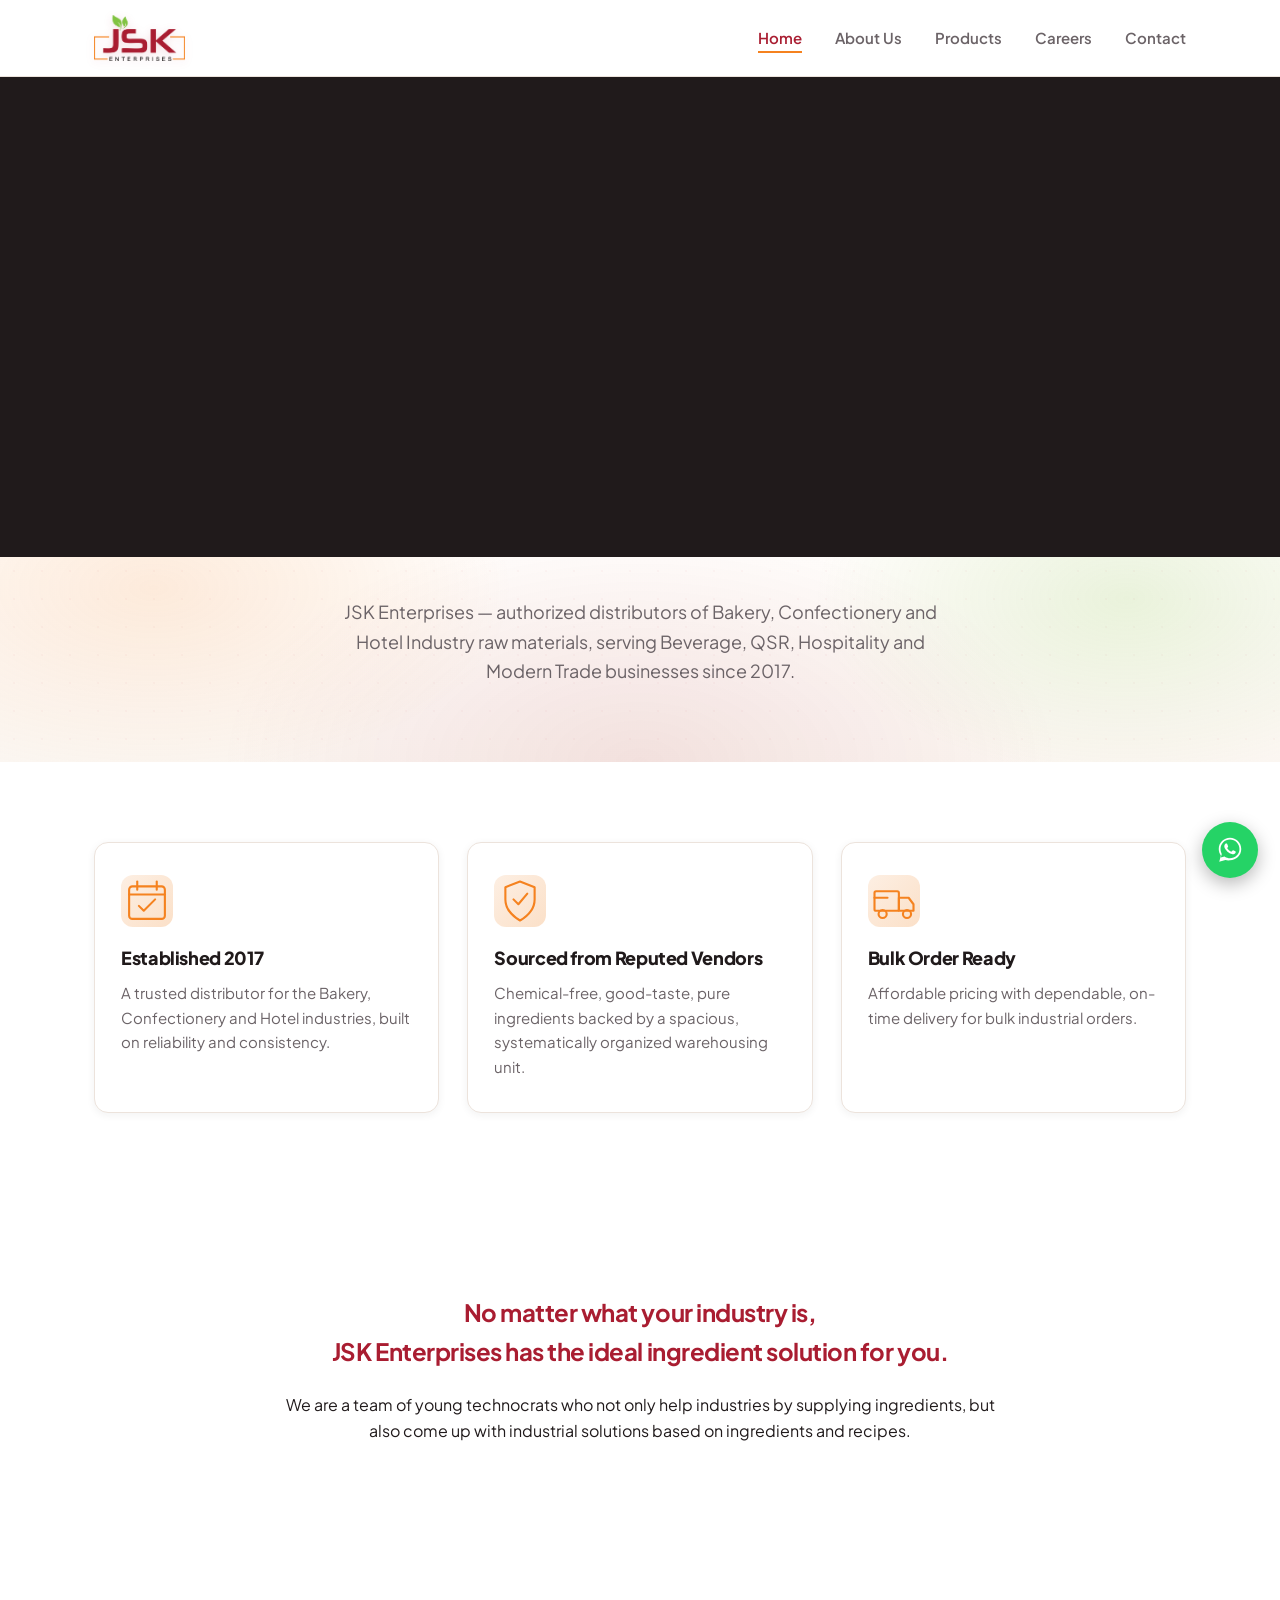
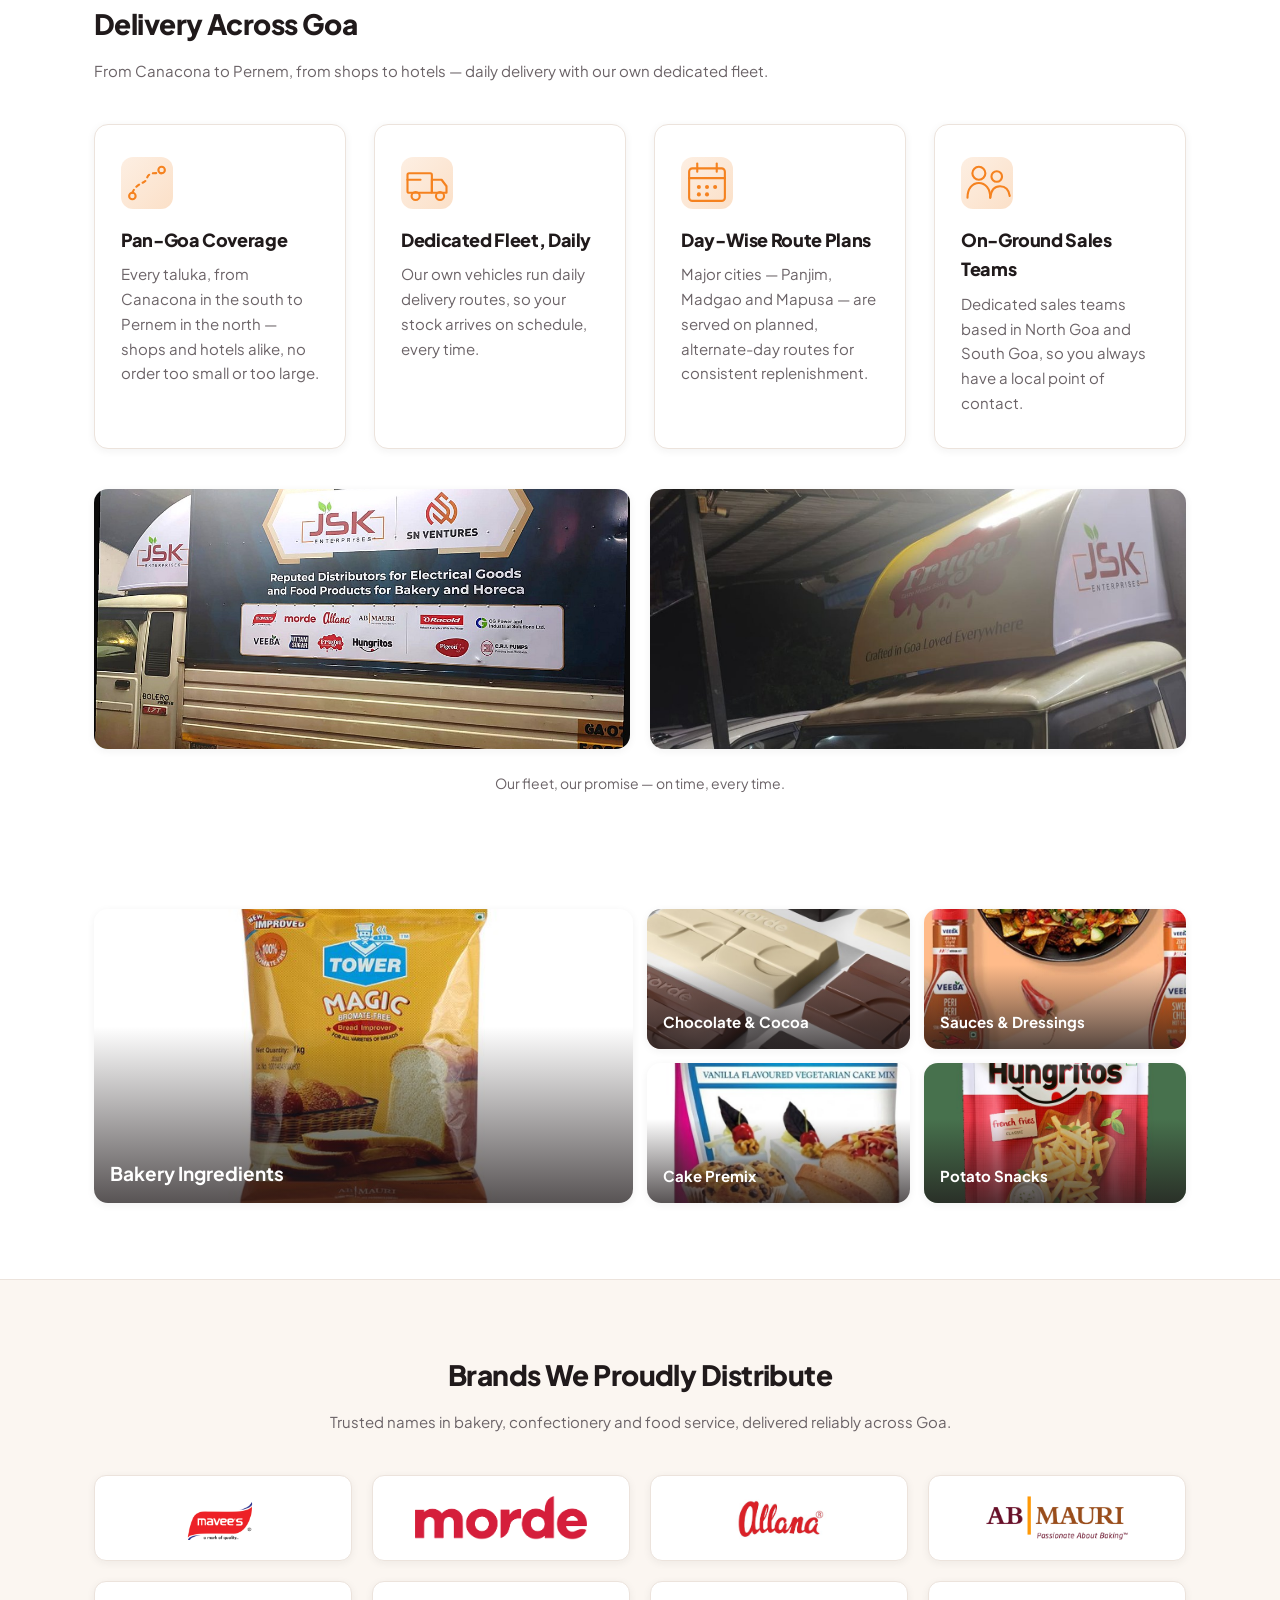
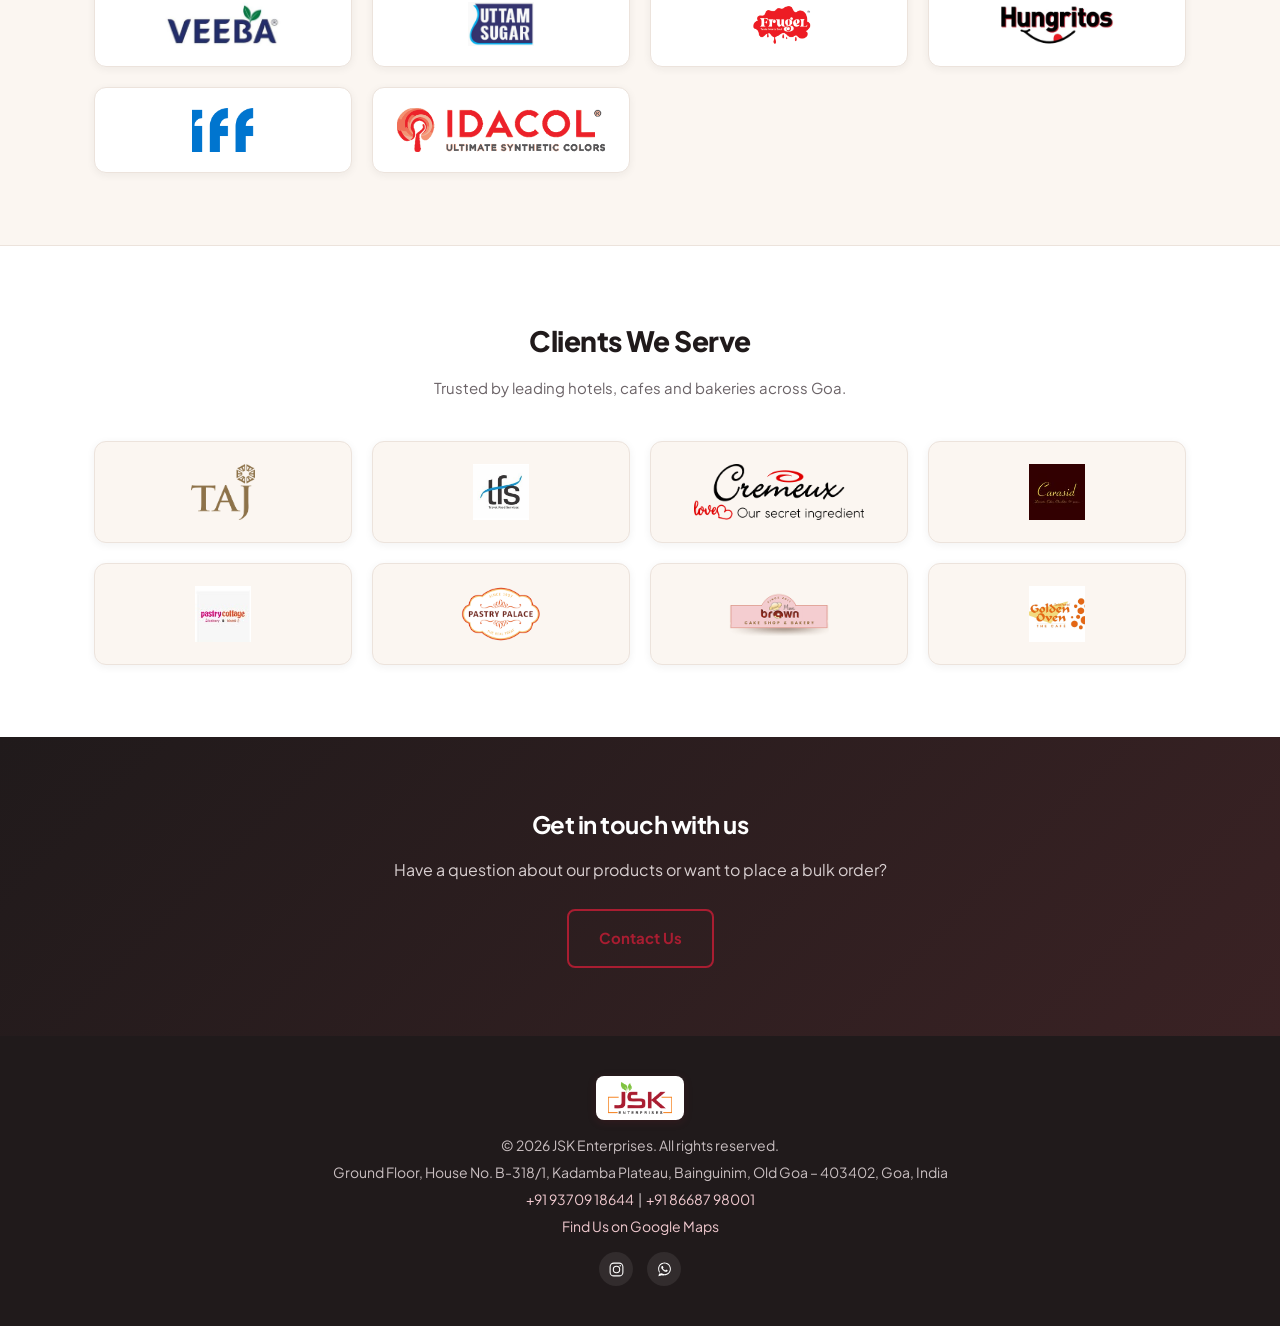
==== commit 3db8699f: "Add Flavours and Colours product category with IFF and Idacol - Add "Flavours" product card using a " ====
--- a/index.html
+++ b/index.html
@@ -251,6 +251,8 @@
         <div class="brand-tile"><img src="assets/brands/uttam-sugar.png" alt="Uttam Sugar"></div>
         <div class="brand-tile"><img src="assets/brands/frugel.png" alt="Frugel"></div>
         <div class="brand-tile"><img src="assets/brands/hungritos.png" alt="Hungritos"></div>
+        <div class="brand-tile"><img src="assets/brands/iff.png" alt="IFF"></div>
+        <div class="brand-tile"><img src="assets/brands/idacol.png" alt="Idacol"></div>
       </div>
     </div>
   </section>
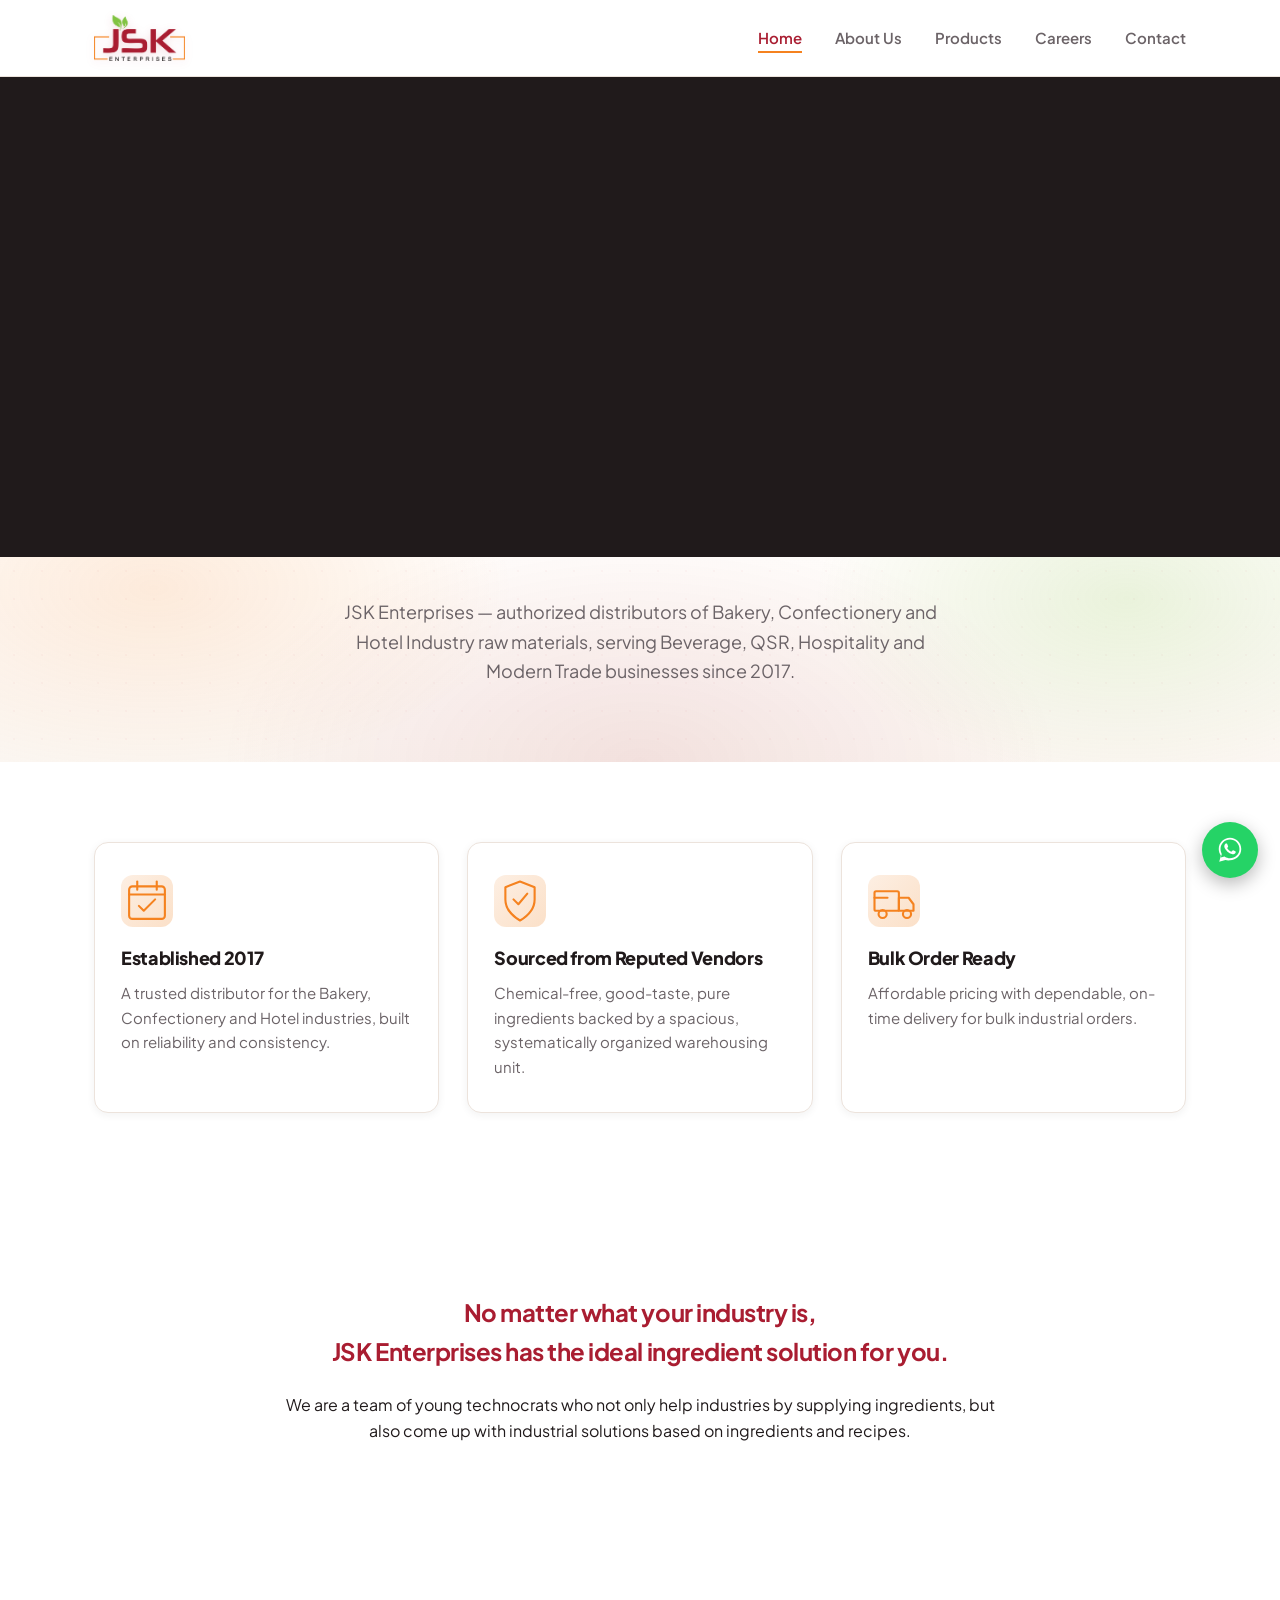
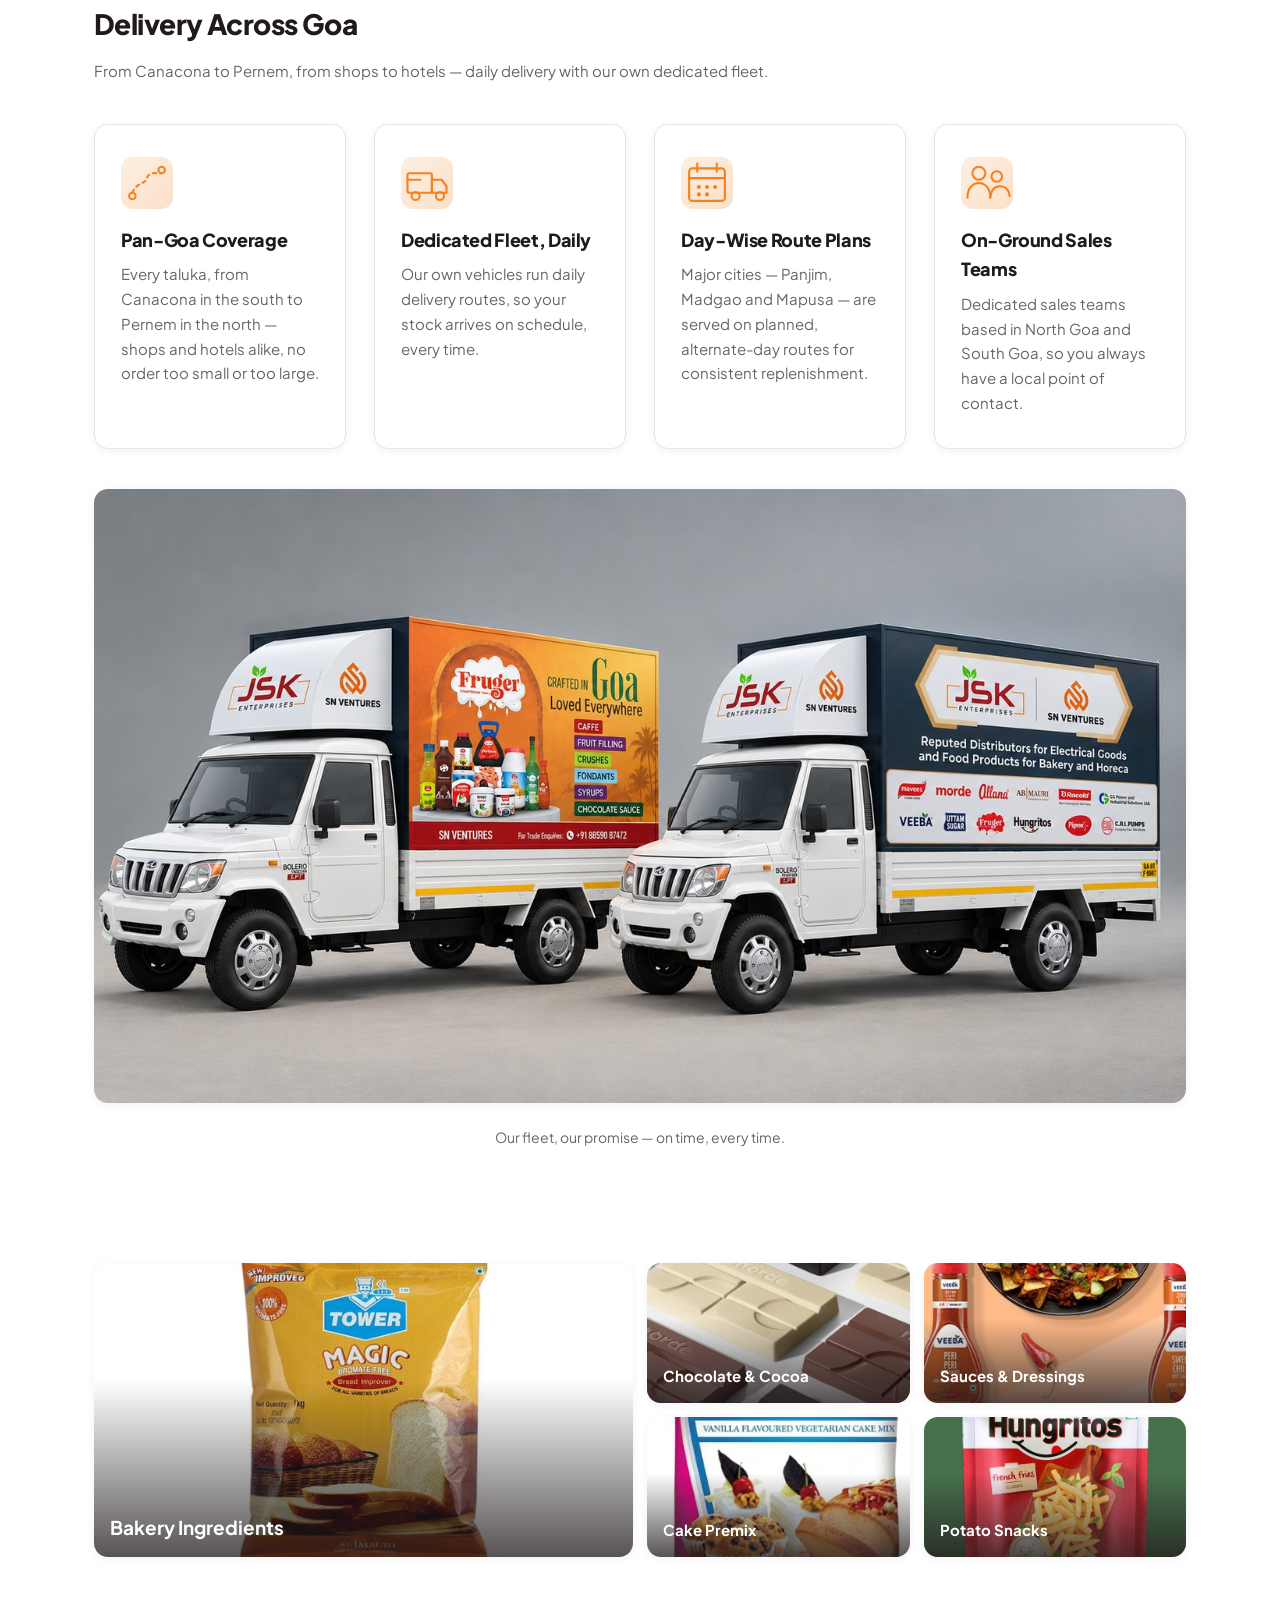
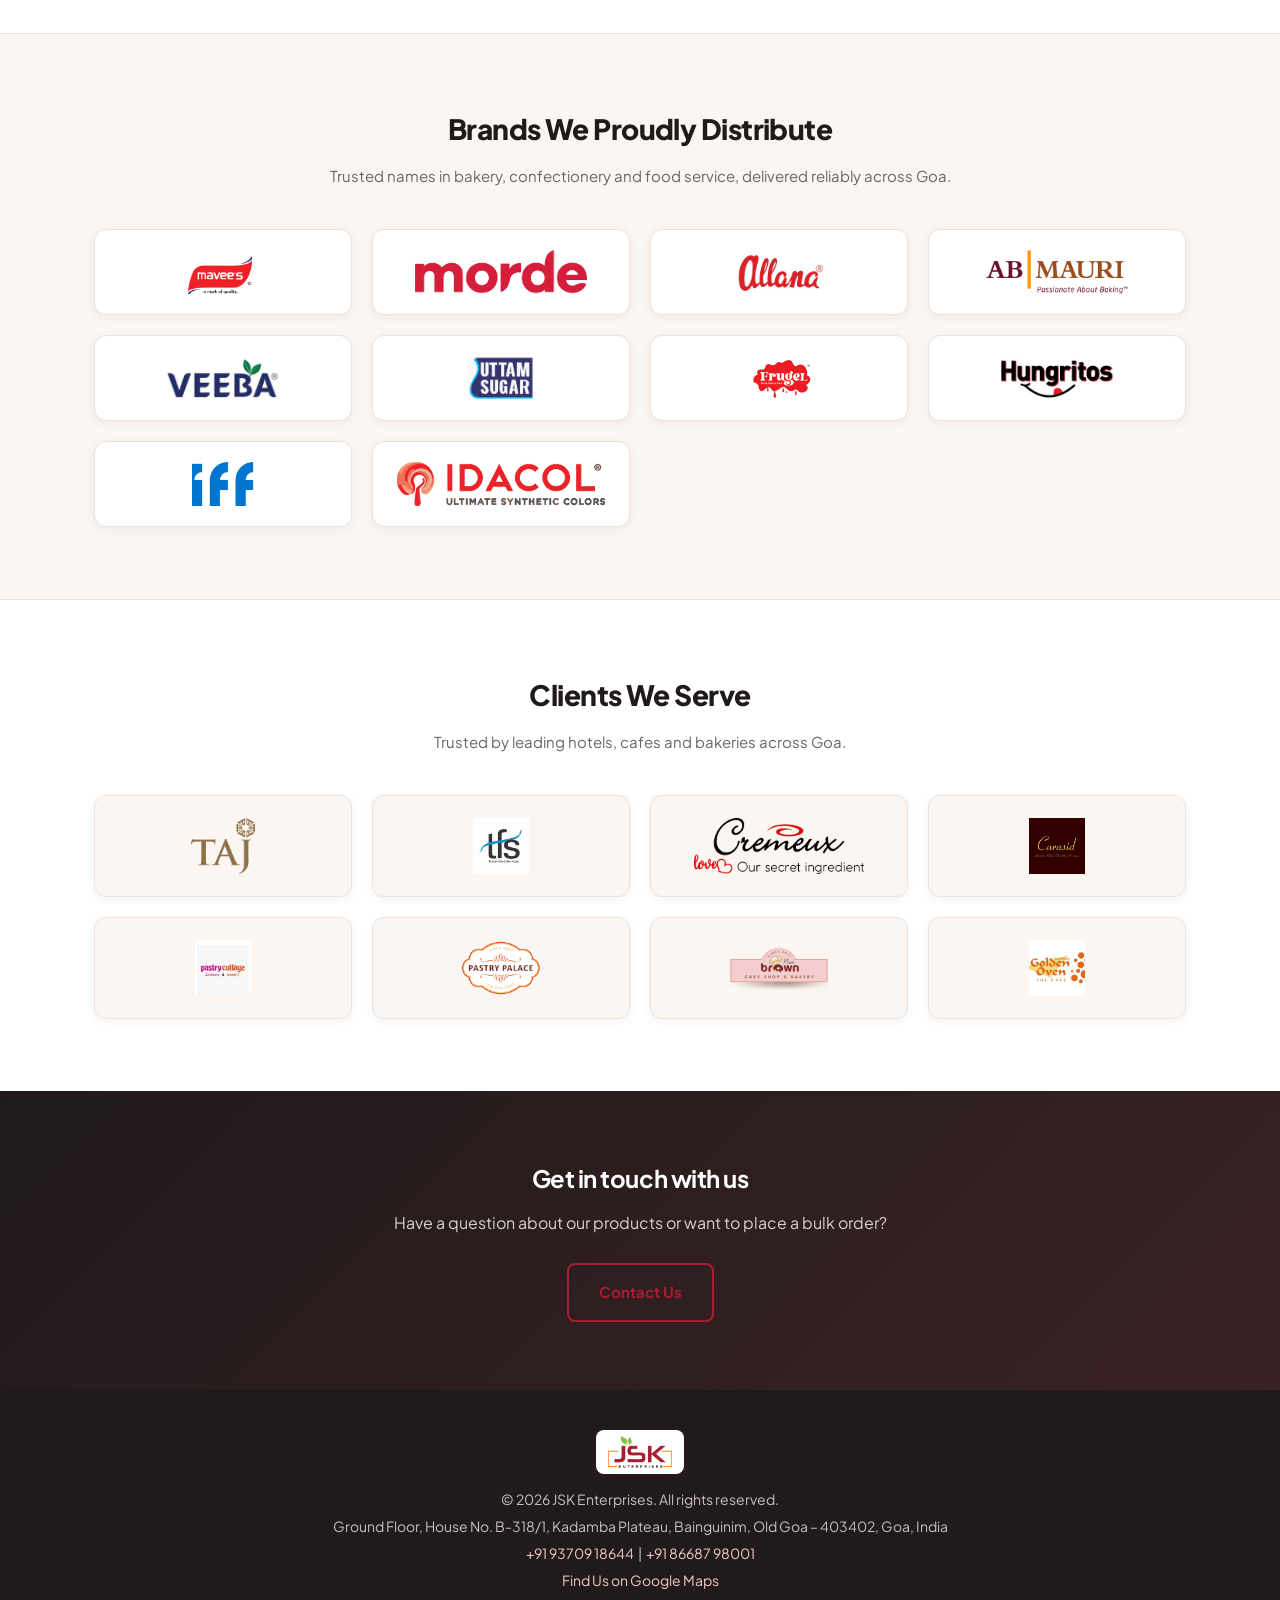
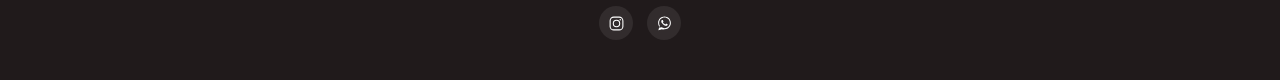
==== commit 27b90cad: "Replace fleet photos with professional branded vehicle mockup Swap the real warehouse photos (side/r" ====
--- a/index.html
+++ b/index.html
@@ -199,12 +199,9 @@
           <p>Dedicated sales teams based in North Goa and South Goa, so you always have a local point of contact.</p>
         </div>
       </div>
-      <div class="fleet-gallery">
+      <div class="fleet-gallery fleet-gallery-single">
         <div class="fleet-photo">
-          <img src="assets/fleet/vehicle-side-edited.jpg" alt="JSK Enterprises branded delivery vehicle">
-        </div>
-        <div class="fleet-photo">
-          <img src="assets/fleet/vehicle-roof-crop.jpg" alt="JSK Enterprises delivery vehicle roof signage">
+          <img src="assets/fleet/vehicle-mockup.jpg" alt="JSK Enterprises branded delivery fleet">
         </div>
       </div>
       <p class="fleet-caption">Our fleet, our promise — on time, every time.</p>
--- a/css/style.css
+++ b/css/style.css
@@ -546,6 +546,7 @@
   gap: 20px;
   margin-top: 40px;
 }
+.fleet-gallery-single { grid-template-columns: 1fr; }
 .fleet-photo img {
   width: 100%;
   height: 260px;
@@ -553,6 +554,7 @@
   border-radius: 14px;
   box-shadow: var(--shadow-sm);
 }
+.fleet-gallery-single .fleet-photo img { height: auto; }
 .fleet-caption {
   text-align: center;
   color: var(--muted);
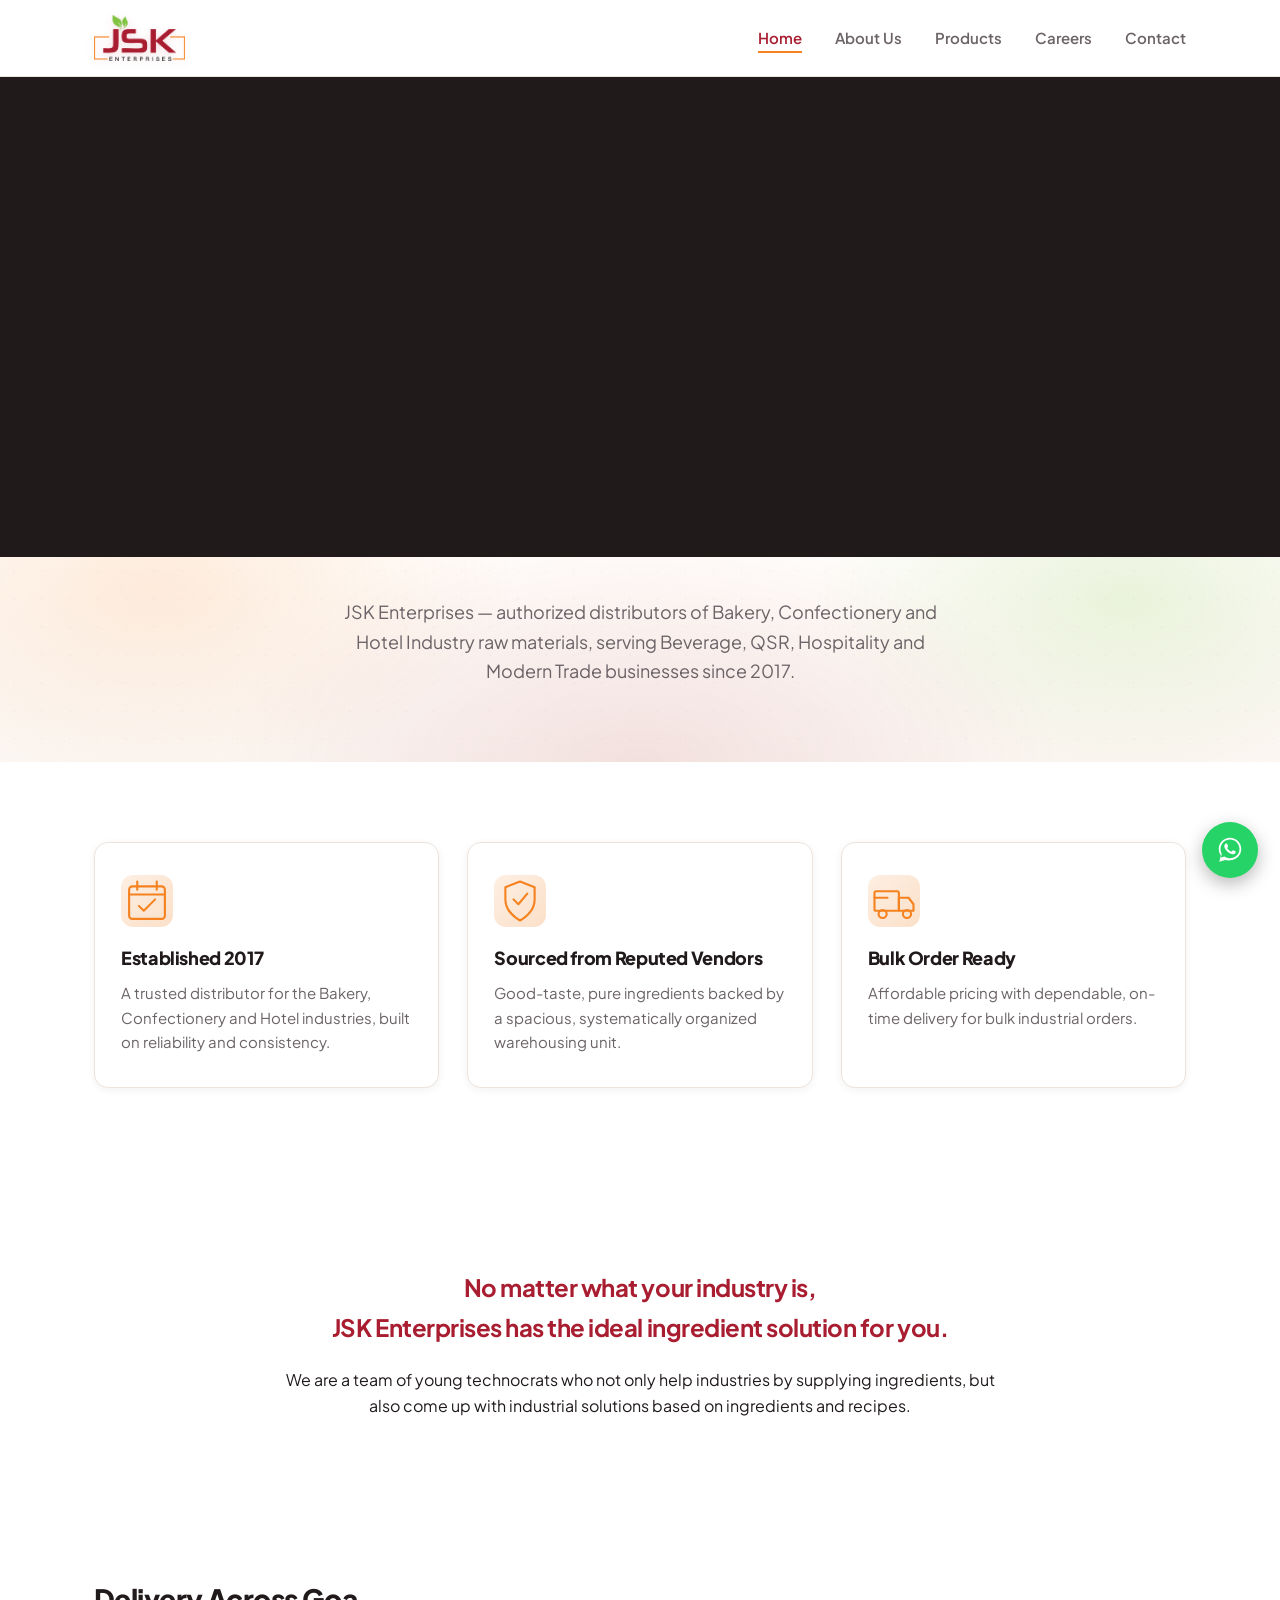
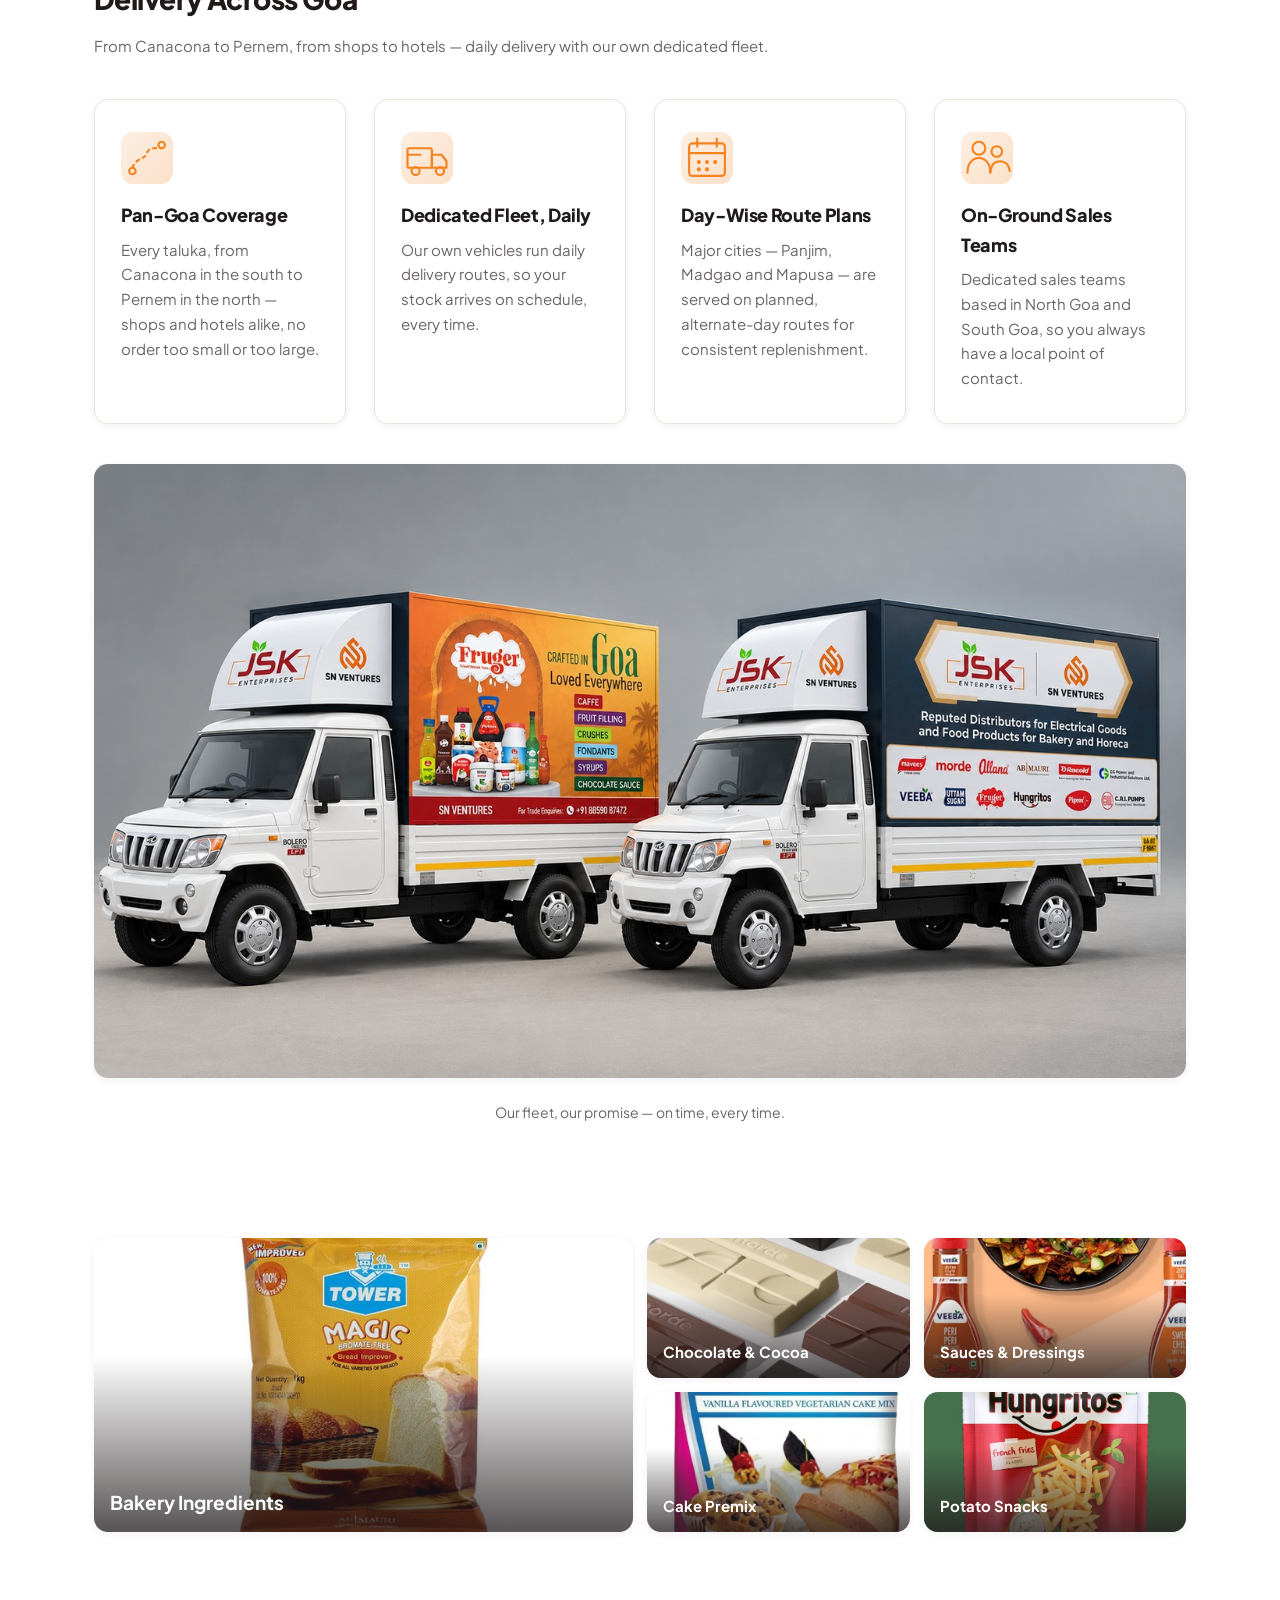
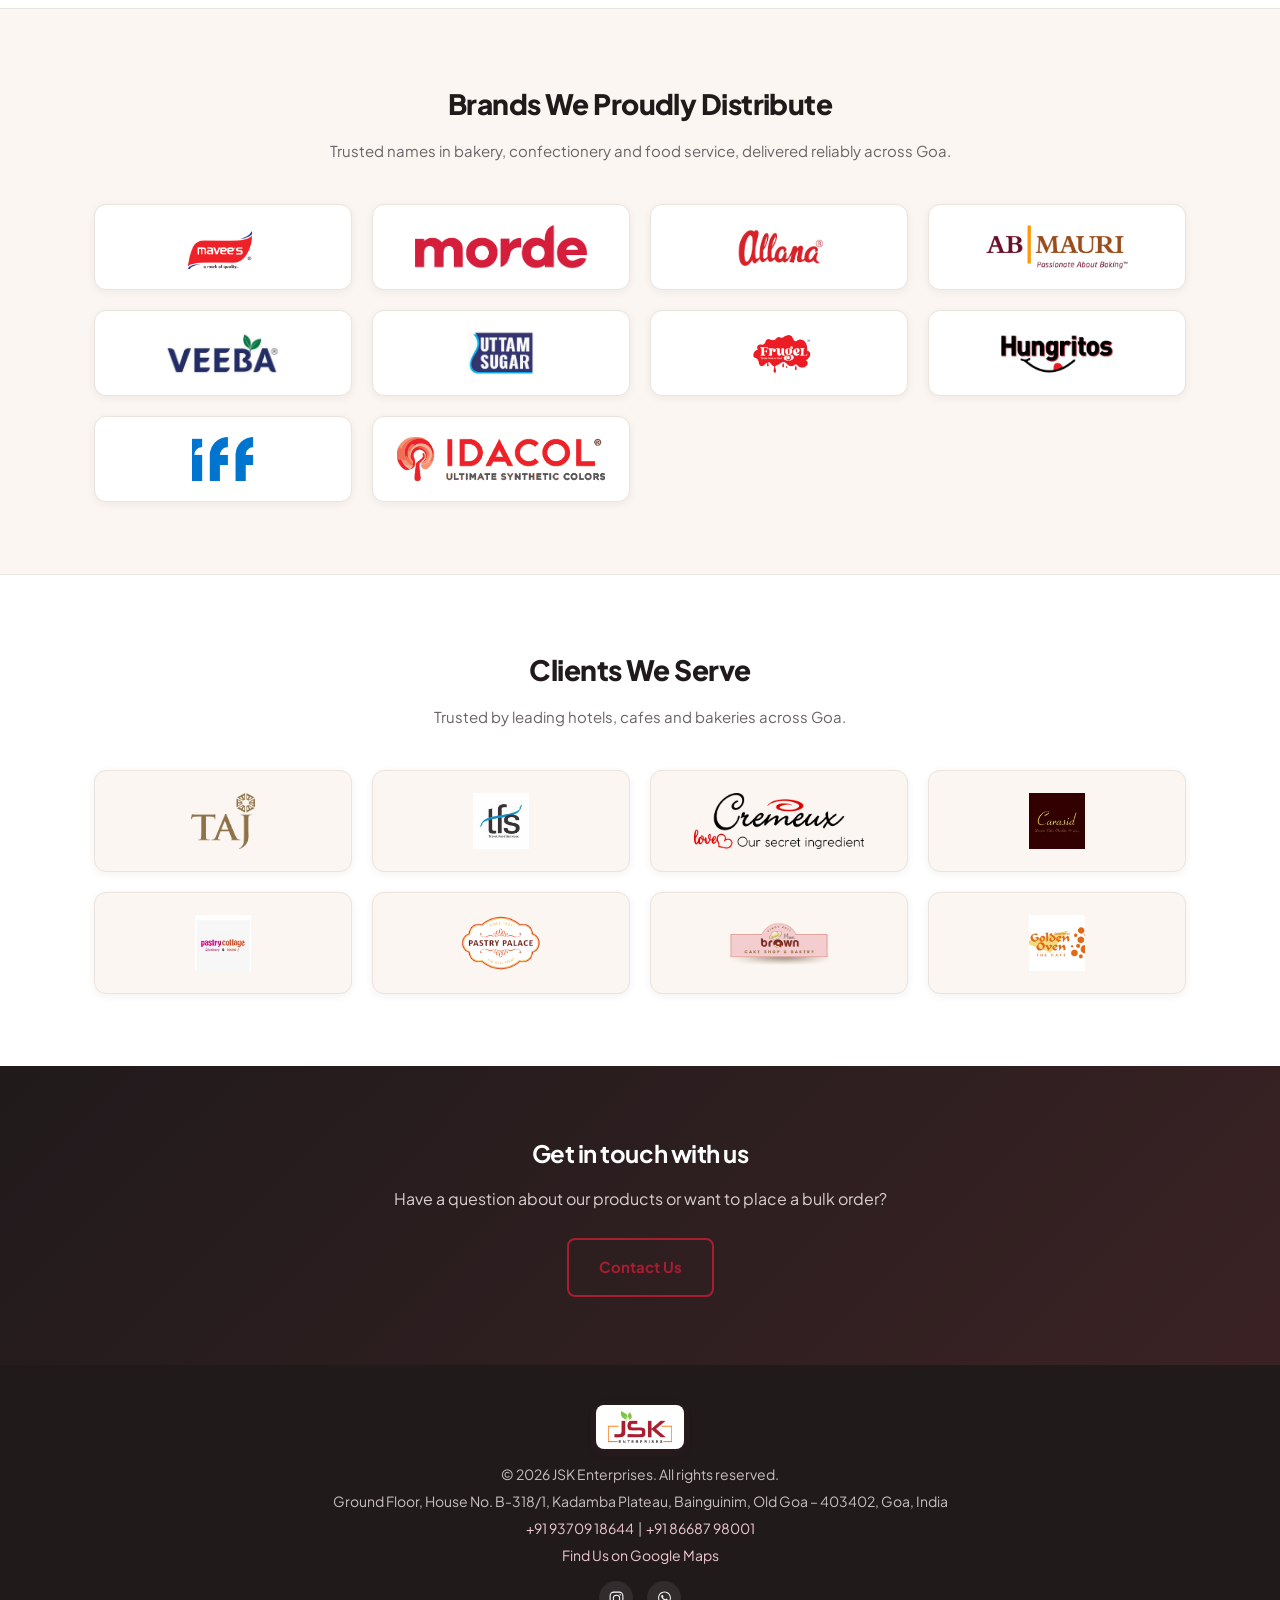
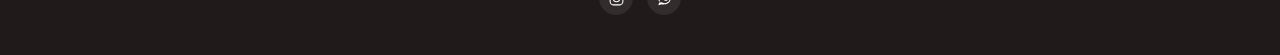
==== commit d623c4c6: "Remove chemical-free product claim Co-Authored-By: Claude Sonnet 5 <noreply@anthropic.com> Claude-Se" ====
--- a/index.html
+++ b/index.html
@@ -156,7 +156,7 @@
       <div class="feature">
         <div class="feature-icon"><img src="assets/icons/quality.svg" alt=""></div>
         <h3>Sourced from Reputed Vendors</h3>
-        <p>Chemical-free, good-taste, pure ingredients backed by a spacious, systematically organized warehousing unit.</p>
+        <p>Good-taste, pure ingredients backed by a spacious, systematically organized warehousing unit.</p>
       </div>
       <div class="feature">
         <div class="feature-icon"><img src="assets/icons/delivery.svg" alt=""></div>
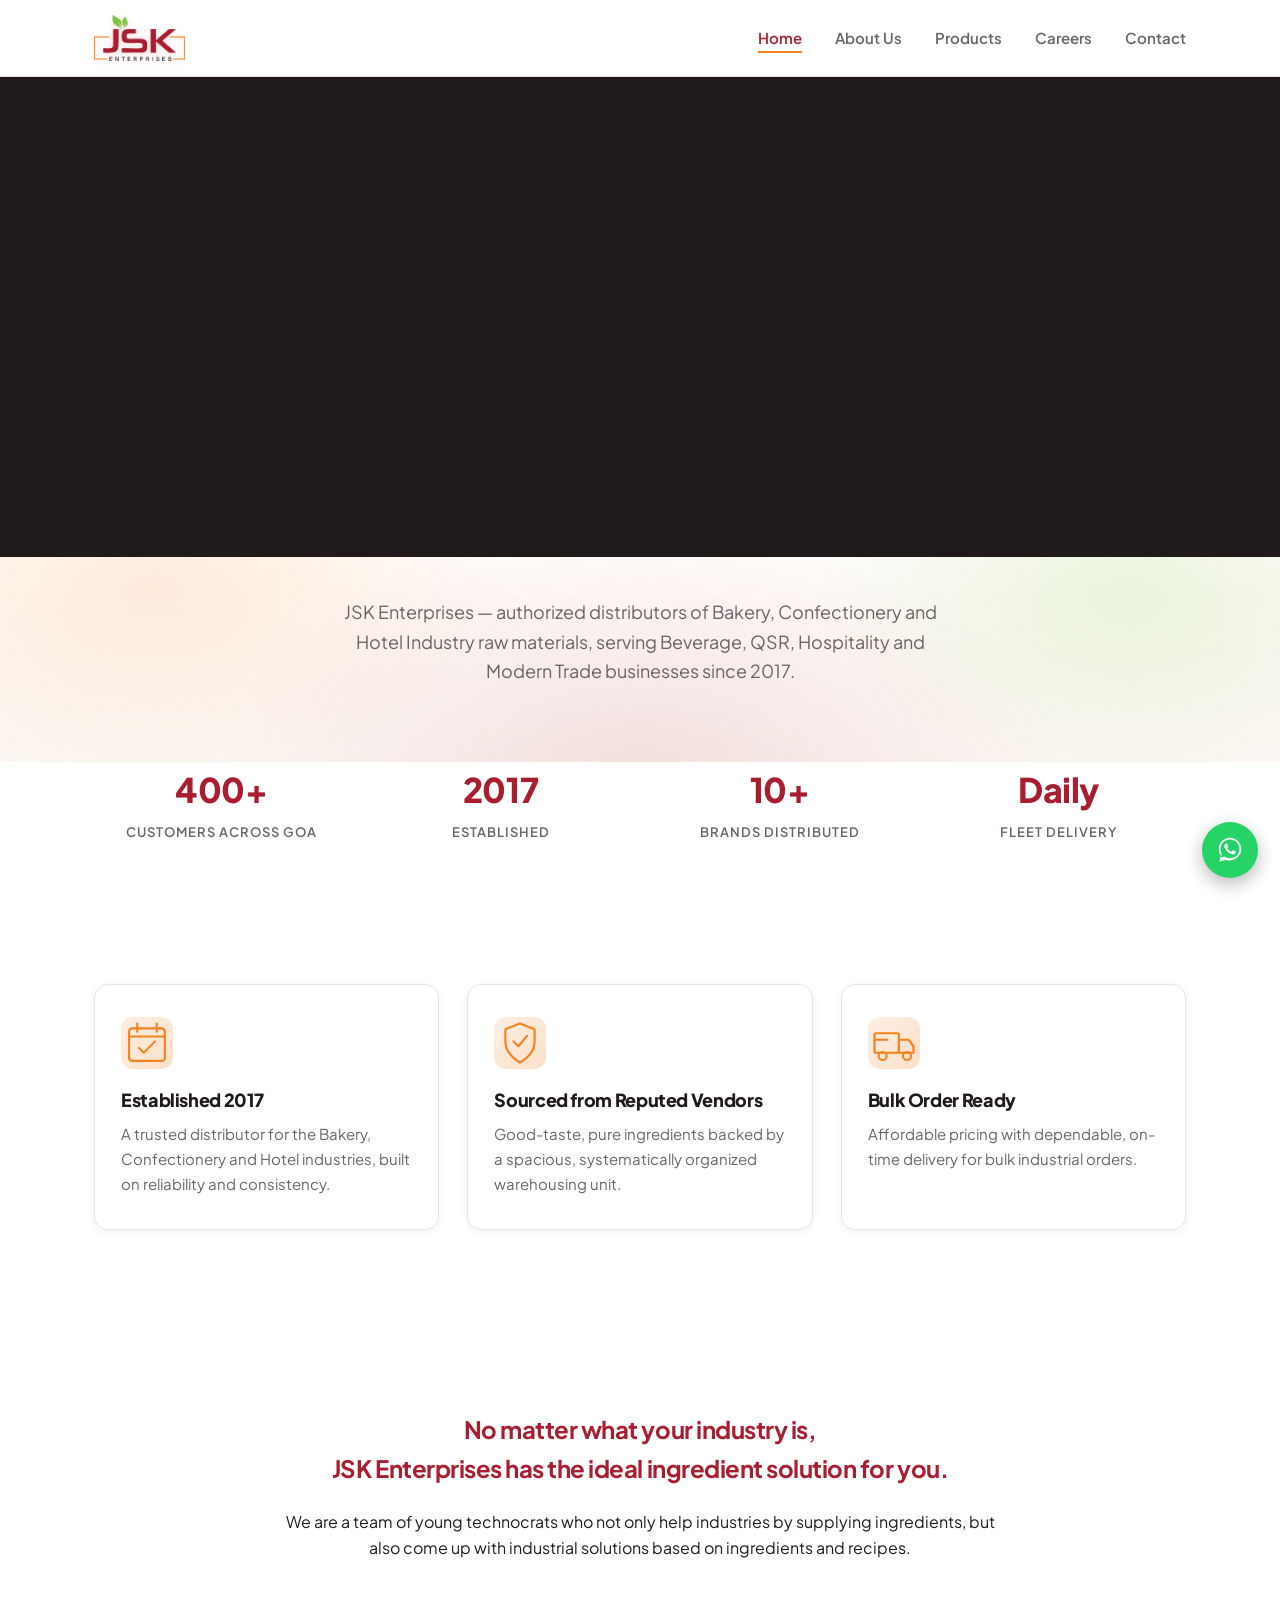
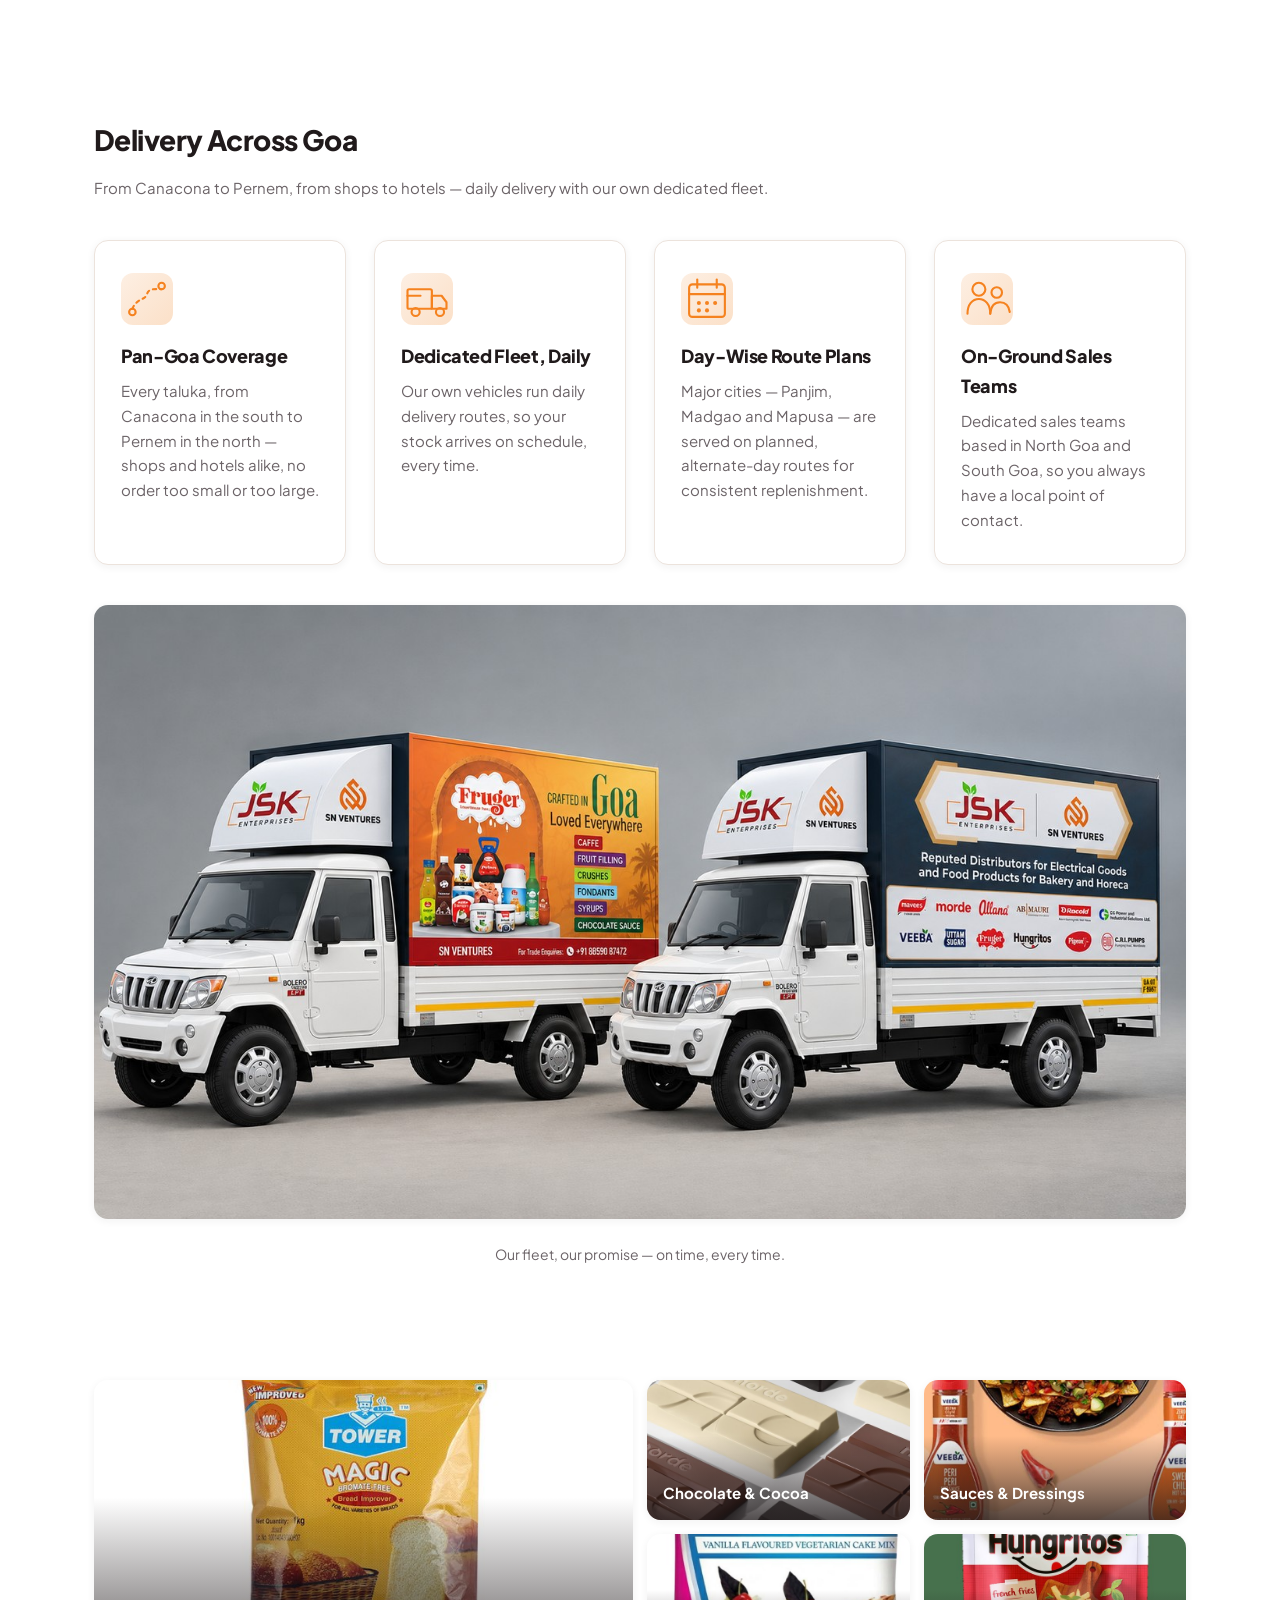
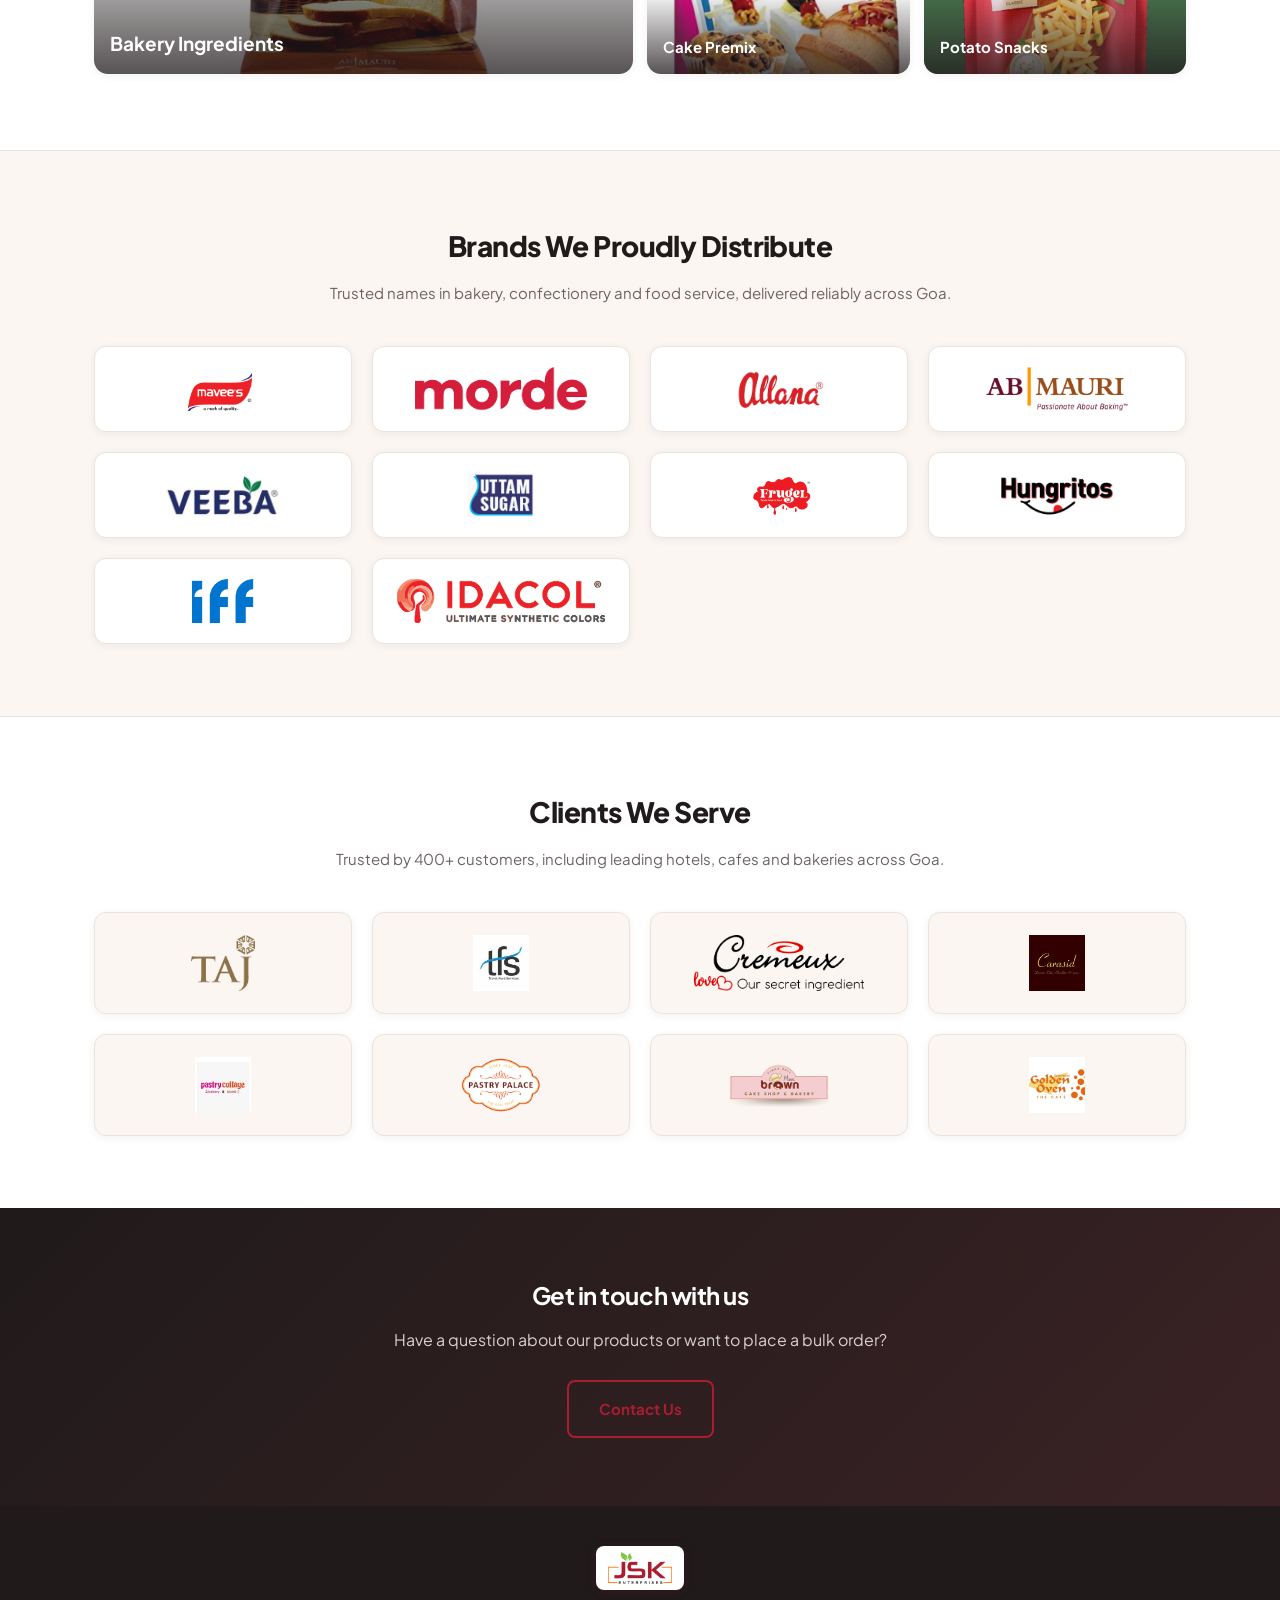
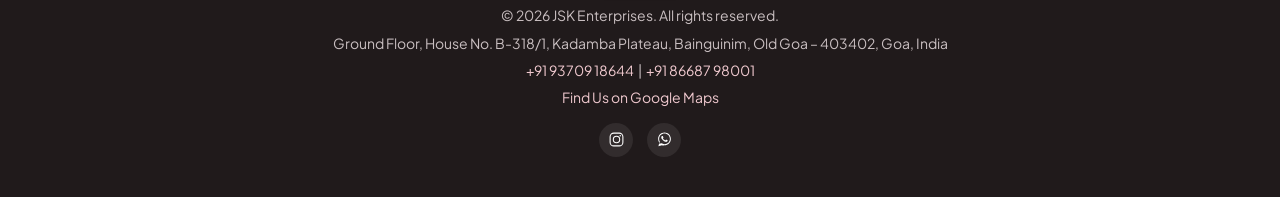
==== commit 0a59d88c: "Add "400+ Customers Across Goa" stats bar to homepage Add a stats row (400+ Customers, 2017 Establis" ====
--- a/index.html
+++ b/index.html
@@ -146,6 +146,27 @@
     </div>
   </section>
 
+  <section class="stats">
+    <div class="container stats-grid">
+      <div class="stat">
+        <span class="stat-number">400+</span>
+        <span class="stat-label">Customers Across Goa</span>
+      </div>
+      <div class="stat">
+        <span class="stat-number">2017</span>
+        <span class="stat-label">Established</span>
+      </div>
+      <div class="stat">
+        <span class="stat-number">10+</span>
+        <span class="stat-label">Brands Distributed</span>
+      </div>
+      <div class="stat">
+        <span class="stat-number">Daily</span>
+        <span class="stat-label">Fleet Delivery</span>
+      </div>
+    </div>
+  </section>
+
   <section class="features">
     <div class="container features-grid">
       <div class="feature">
@@ -257,7 +278,7 @@
   <section class="clients">
     <div class="container">
       <h2 class="brands-heading">Clients We Serve</h2>
-      <p class="brands-sub">Trusted by leading hotels, cafes and bakeries across Goa.</p>
+      <p class="brands-sub">Trusted by 400+ customers, including leading hotels, cafes and bakeries across Goa.</p>
       <div class="clients-grid">
         <div class="client-tile"><img src="assets/clients/taj.png" alt="Taj Hotels"></div>
         <div class="client-tile"><img src="assets/clients/tfs.png" alt="TFS - Travel Food Services"></div>
--- a/css/style.css
+++ b/css/style.css
@@ -268,6 +268,37 @@
 
 .btn-outline:hover { background: var(--brand); color: #fff; transform: translateY(-2px); }
 
+/* Stats */
+.stats { padding: 0 0 60px; }
+.stats-grid {
+  display: grid;
+  grid-template-columns: repeat(4, 1fr);
+  gap: 24px;
+  text-align: center;
+}
+.stat {
+  display: flex;
+  flex-direction: column;
+  gap: 4px;
+}
+.stat-number {
+  font-family: 'Plus Jakarta Sans', sans-serif;
+  font-weight: 800;
+  font-size: 34px;
+  color: var(--brand);
+  letter-spacing: -0.01em;
+}
+.stat-label {
+  font-size: 13px;
+  color: var(--muted);
+  text-transform: uppercase;
+  letter-spacing: 1px;
+  font-weight: 600;
+}
+@media (max-width: 720px) {
+  .stats-grid { grid-template-columns: repeat(2, 1fr); gap: 32px 16px; }
+}
+
 /* Features */
 .features { padding: 80px 0; }
 
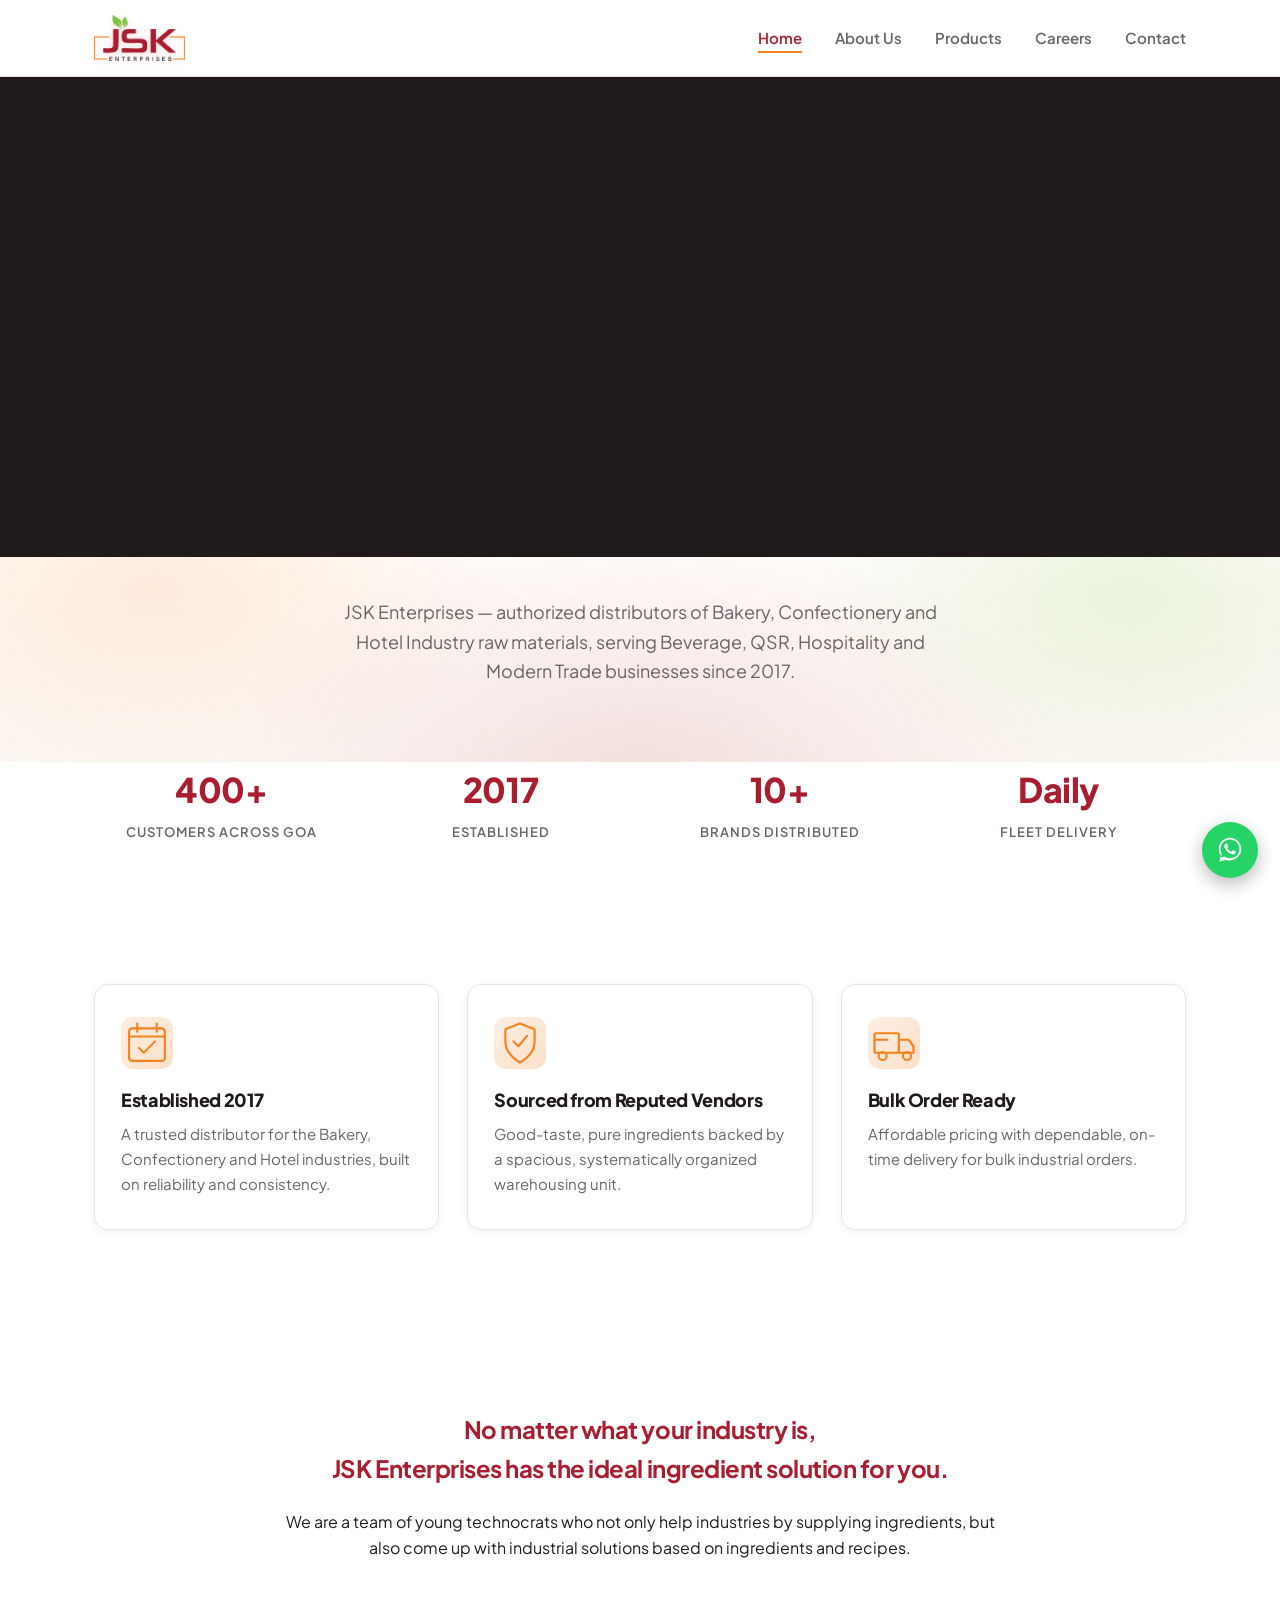
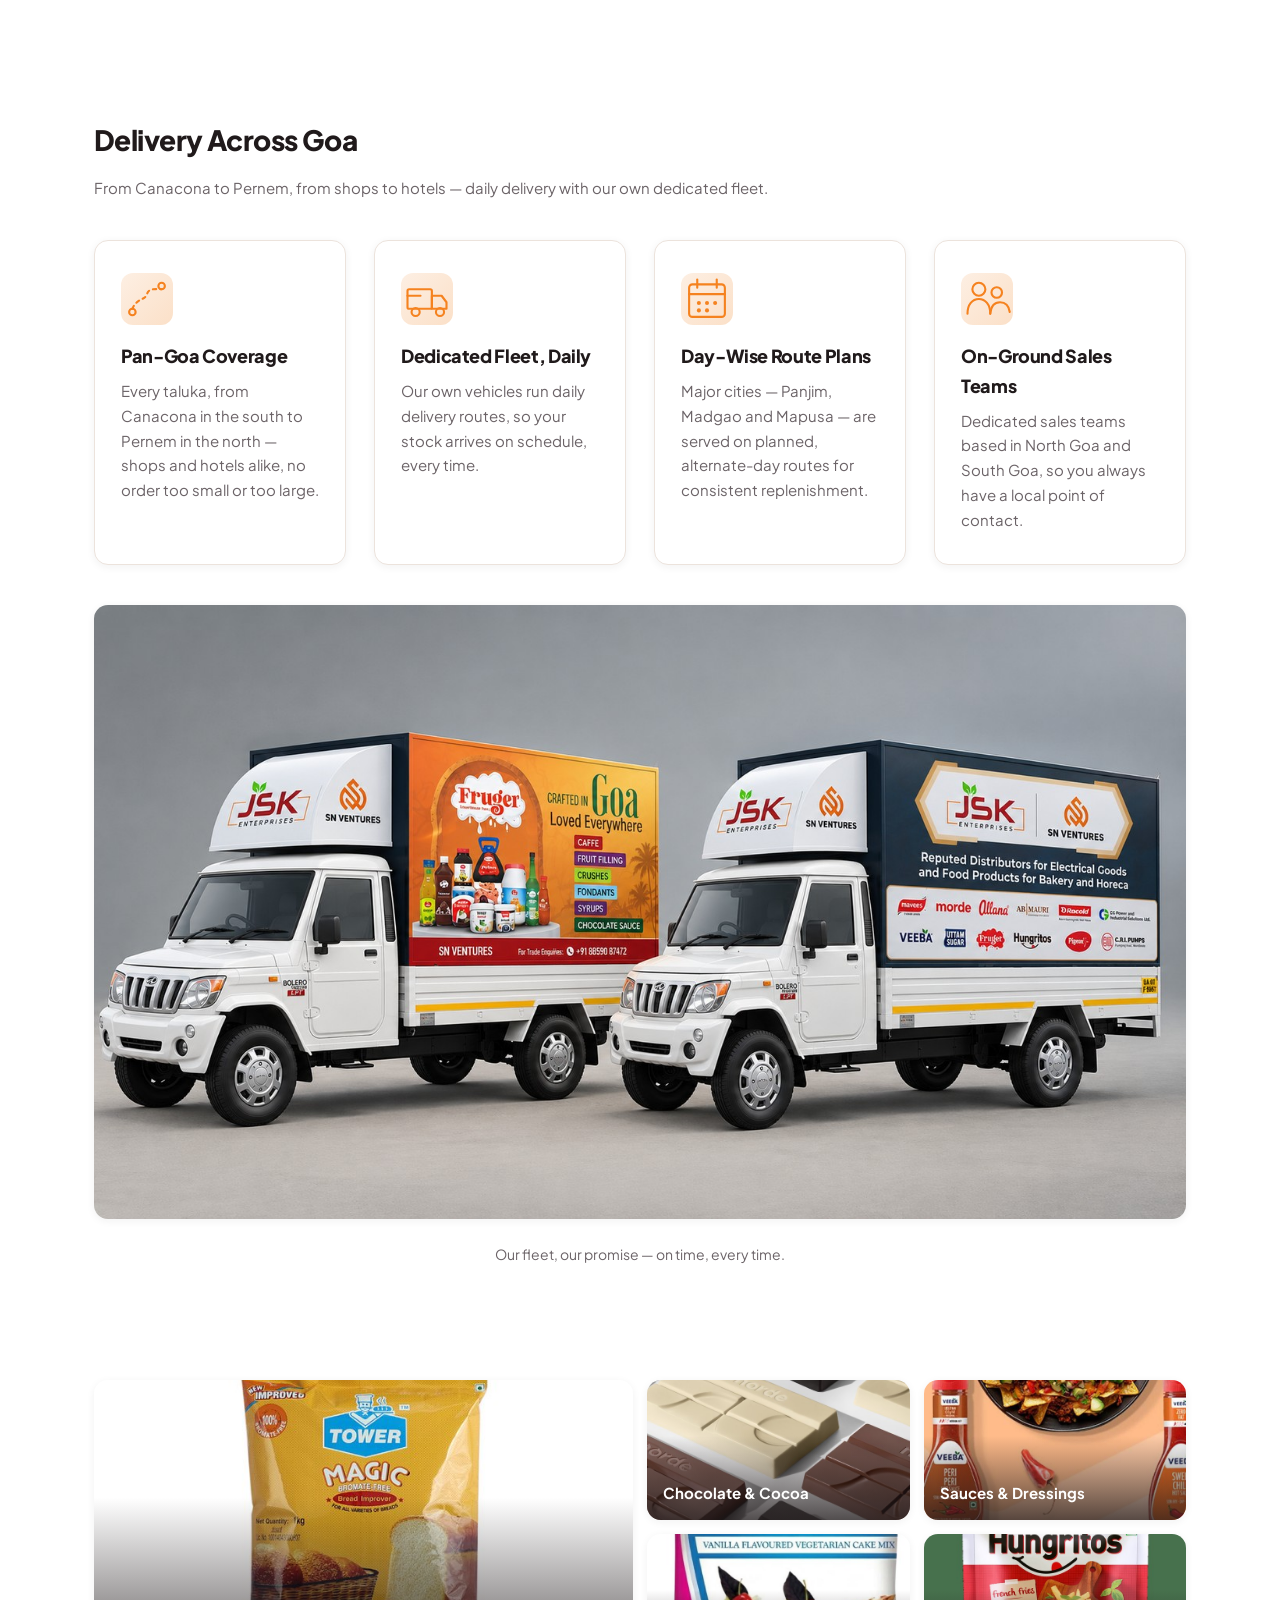
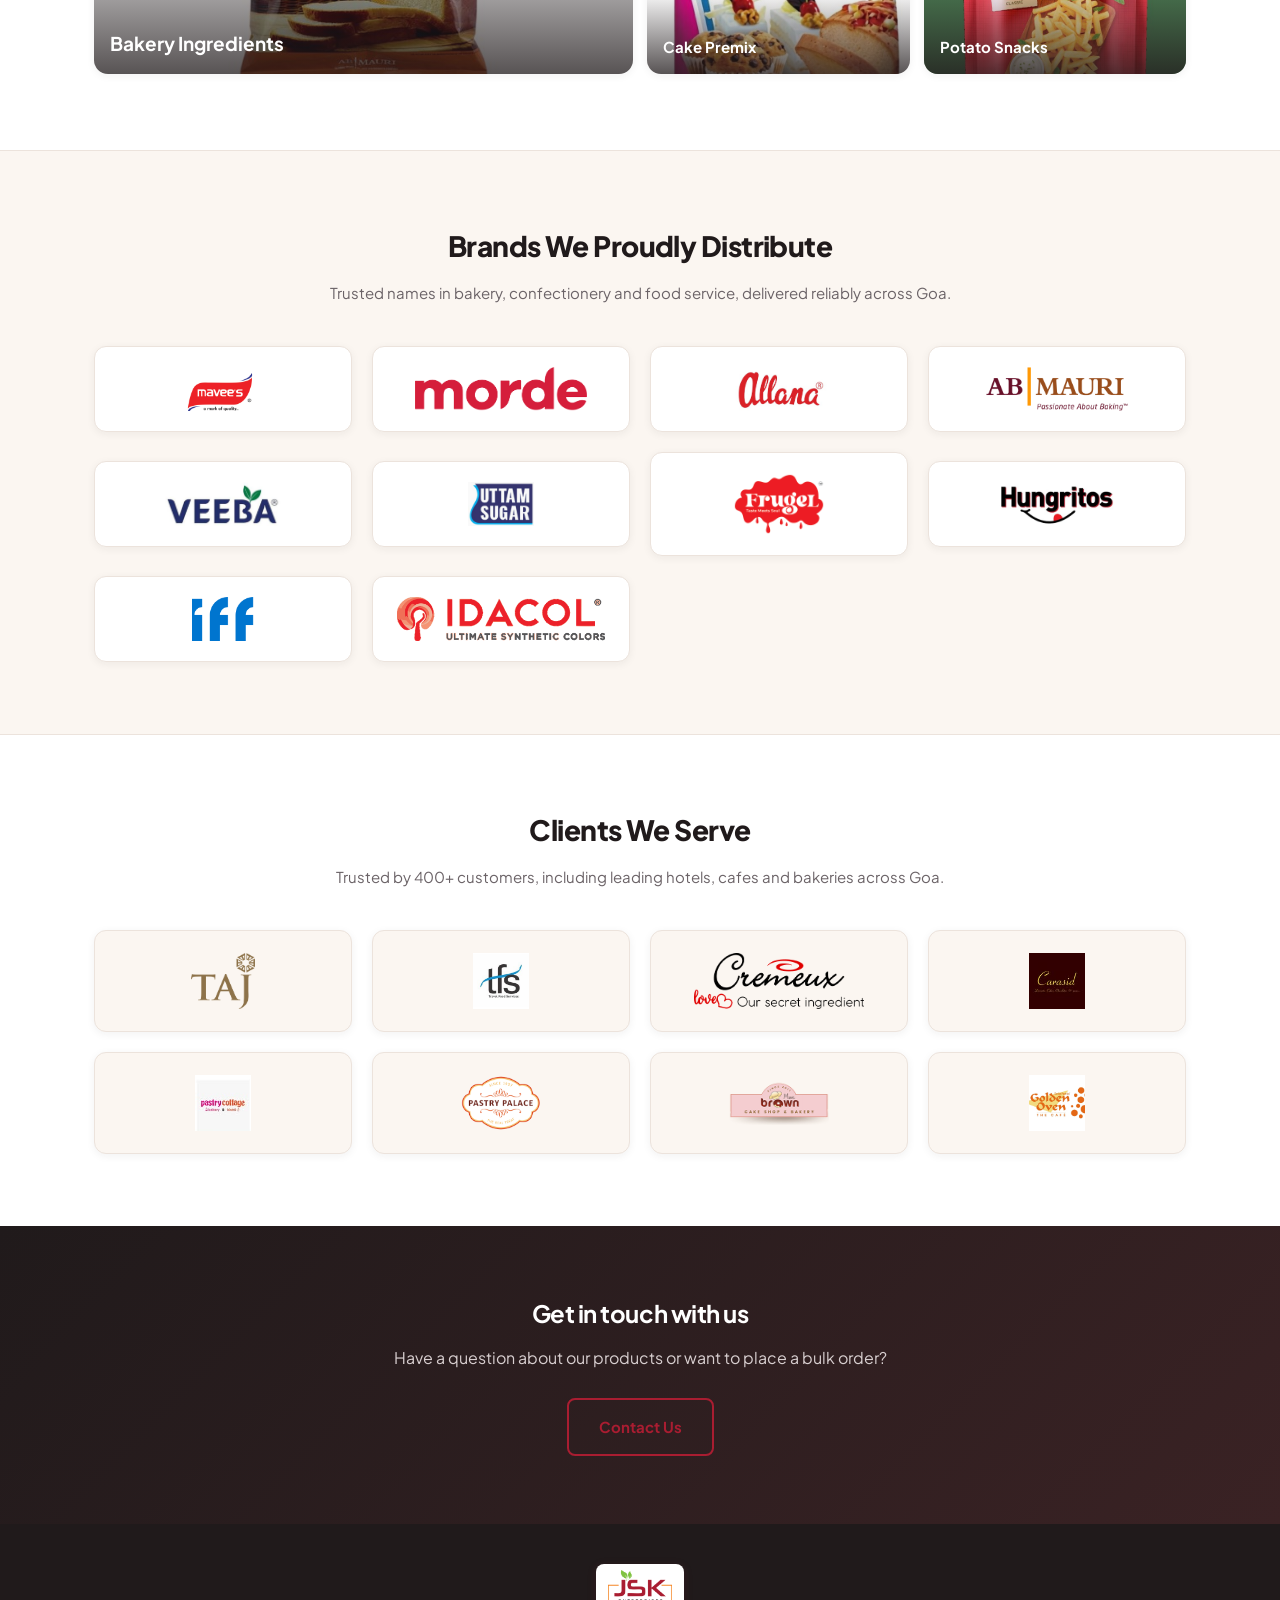
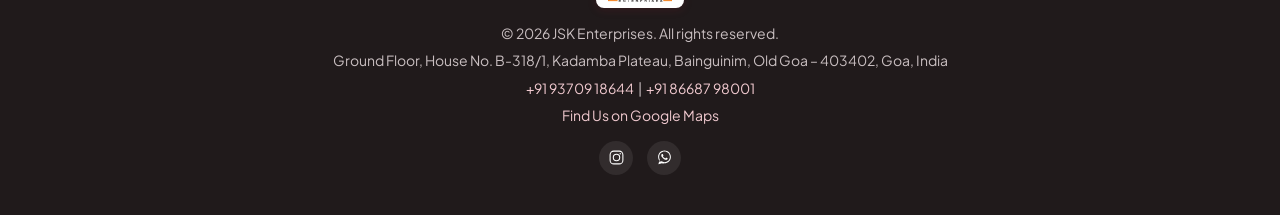
==== commit 6419fa12: "Increase Frugel logo size to match visual weight of other brand logos All brand logos share the same" ====
--- a/index.html
+++ b/index.html
@@ -267,7 +267,7 @@
         <div class="brand-tile"><img src="assets/brands/ab-mauri.png" alt="AB Mauri"></div>
         <div class="brand-tile"><img src="assets/brands/veeba.png" alt="Veeba"></div>
         <div class="brand-tile"><img src="assets/brands/uttam-sugar.png" alt="Uttam Sugar"></div>
-        <div class="brand-tile"><img src="assets/brands/frugel.png" alt="Frugel"></div>
+        <div class="brand-tile"><img class="brand-logo-lg" src="assets/brands/frugel.png" alt="Frugel"></div>
         <div class="brand-tile"><img src="assets/brands/hungritos.png" alt="Hungritos"></div>
         <div class="brand-tile"><img src="assets/brands/iff.png" alt="IFF"></div>
         <div class="brand-tile"><img src="assets/brands/idacol.png" alt="Idacol"></div>
--- a/css/style.css
+++ b/css/style.css
@@ -394,6 +394,39 @@
 
 .content h2 { color: var(--brand); margin-top: 40px; font-weight: 700; }
 
+/* Map embed */
+.map-embed {
+  border-radius: 14px;
+  overflow: hidden;
+  box-shadow: var(--shadow-sm);
+  border: 1px solid var(--border);
+}
+
+/* FAQ */
+.faq { margin-top: 24px; display: flex; flex-direction: column; gap: 12px; }
+.faq details {
+  background: #fff;
+  border: 1px solid var(--border);
+  border-radius: 12px;
+  padding: 16px 20px;
+}
+.faq summary {
+  cursor: pointer;
+  font-weight: 700;
+  font-family: 'Plus Jakarta Sans', sans-serif;
+  list-style: none;
+}
+.faq summary::-webkit-details-marker { display: none; }
+.faq summary::after {
+  content: "+";
+  float: right;
+  color: var(--brand);
+  font-weight: 800;
+  font-size: 18px;
+}
+.faq details[open] summary::after { content: "\2212"; }
+.faq details p { margin: 12px 0 0; color: var(--muted); }
+
 .contact-grid {
   display: grid;
   grid-template-columns: 1fr 1fr;
@@ -464,6 +497,24 @@
   padding: 4px 12px;
 }
 
+.product-enquire {
+  display: flex;
+  align-items: center;
+  gap: 6px;
+  margin-top: 14px;
+  font-size: 13px;
+  font-weight: 700;
+  color: #1f8b4c;
+}
+.product-enquire::before {
+  content: "";
+  width: 15px;
+  height: 15px;
+  background: url("../assets/icons/whatsapp-glyph.svg") no-repeat center / contain;
+  filter: invert(45%) sepia(70%) saturate(500%) hue-rotate(90deg) brightness(0.9);
+}
+.product-enquire:hover { text-decoration: underline; }
+
 /* Showcase */
 .showcase { padding: 20px 0 76px; }
 
@@ -568,6 +619,10 @@
   max-height: 44px;
   width: auto;
   object-fit: contain;
+}
+
+.brands-grid img.brand-logo-lg {
+  max-height: 62px;
 }
 
 /* Fleet gallery */
